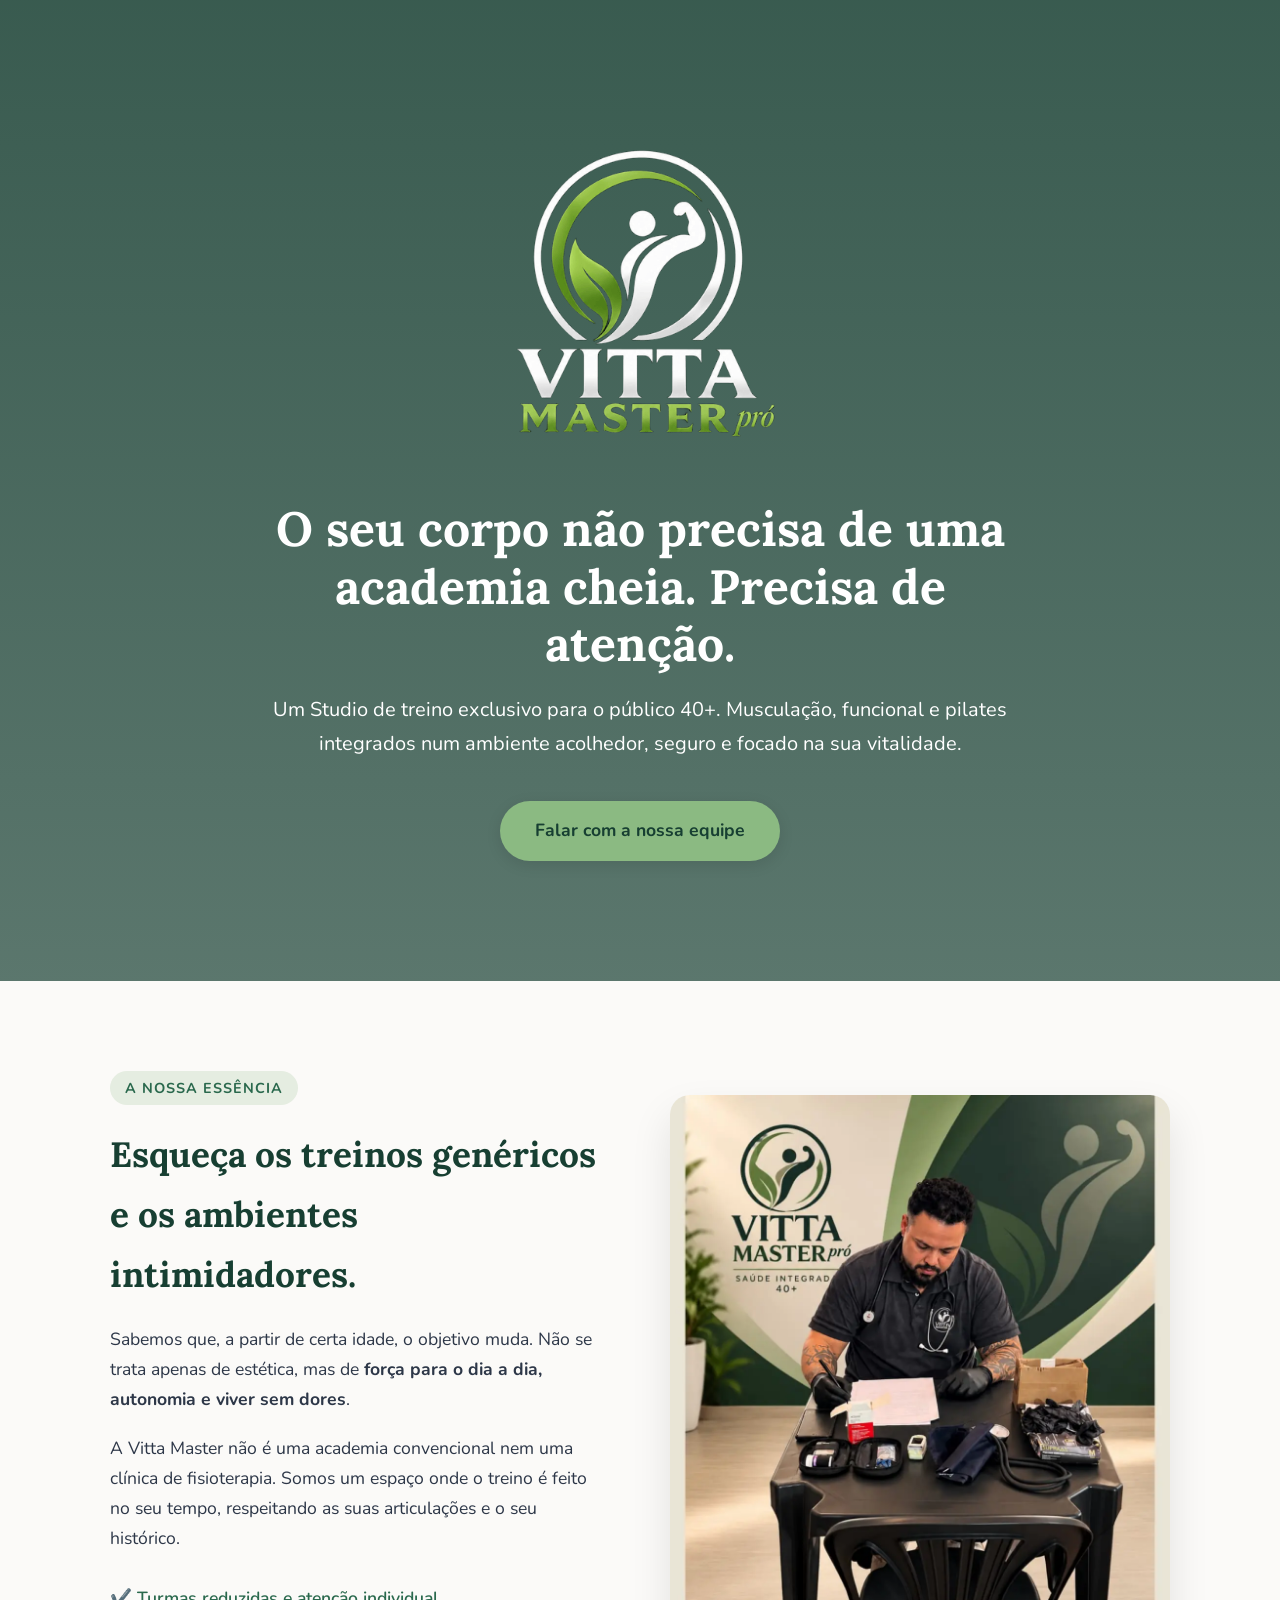
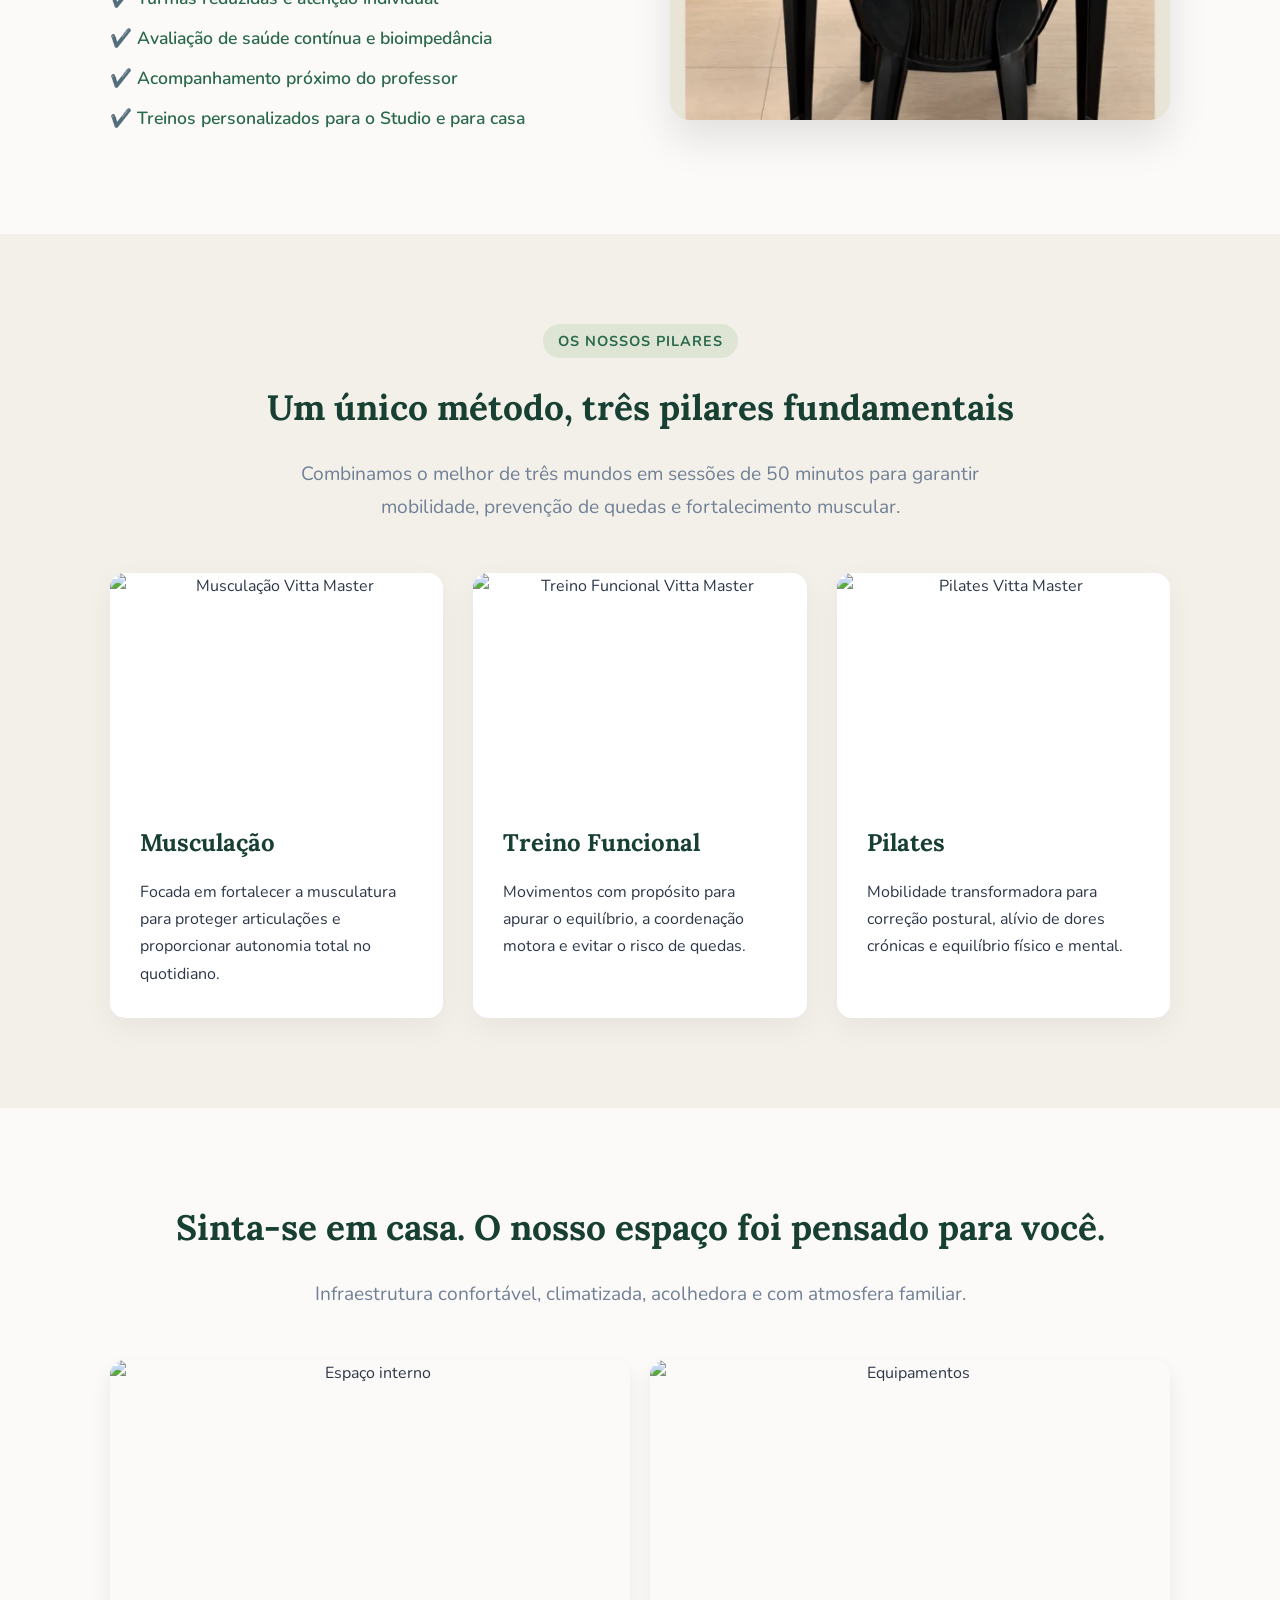
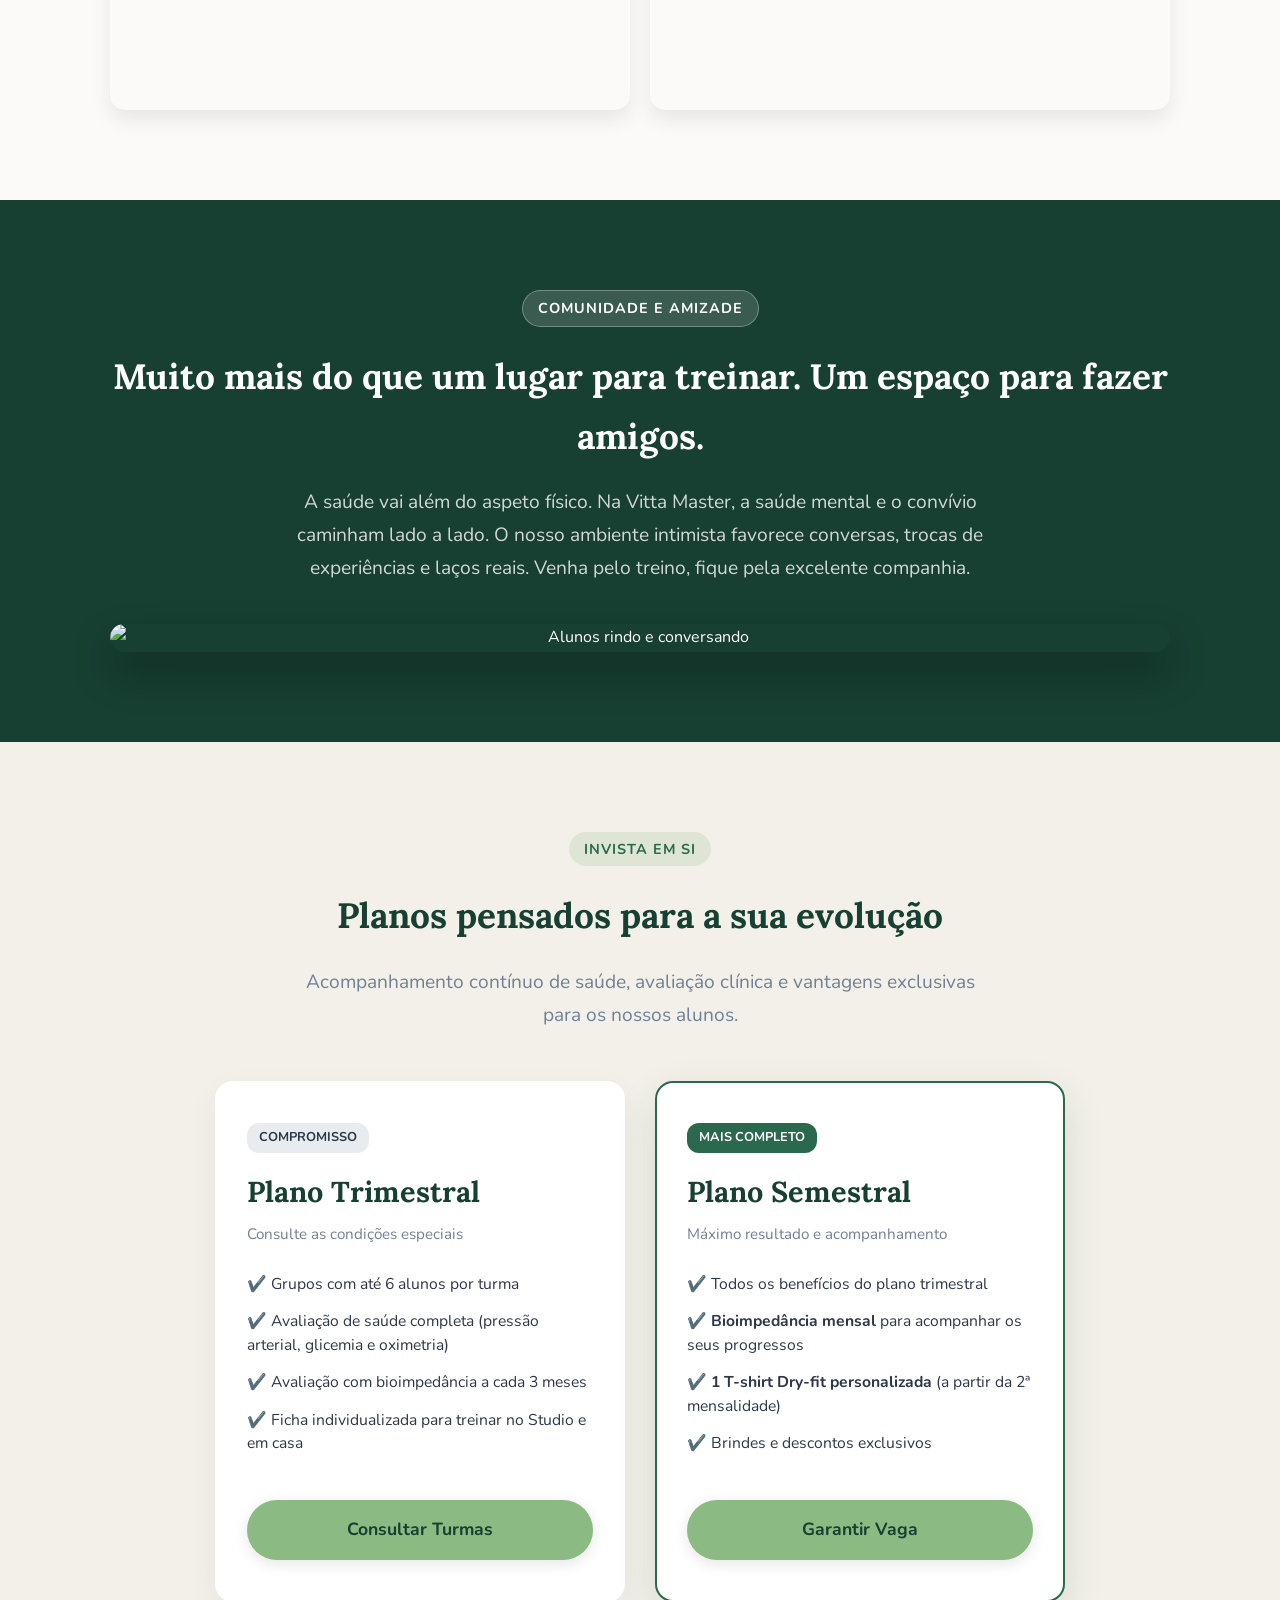
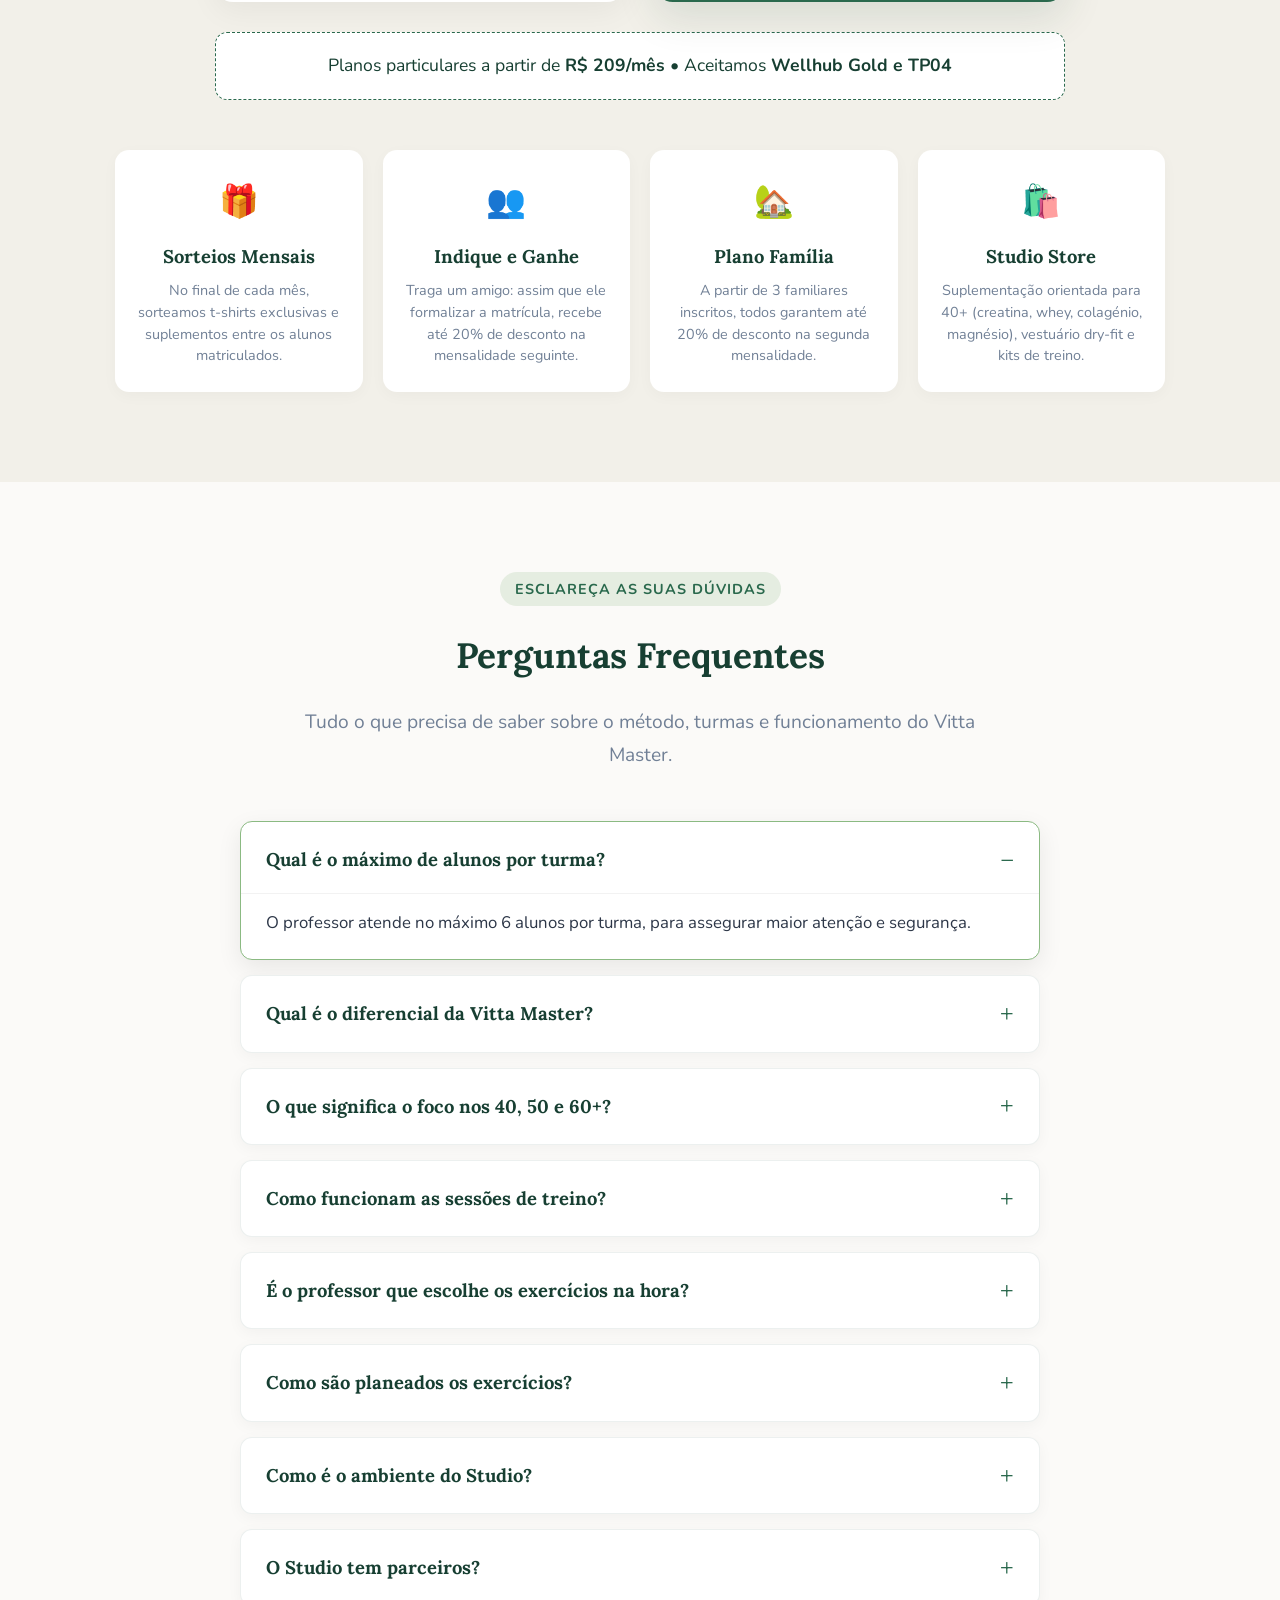
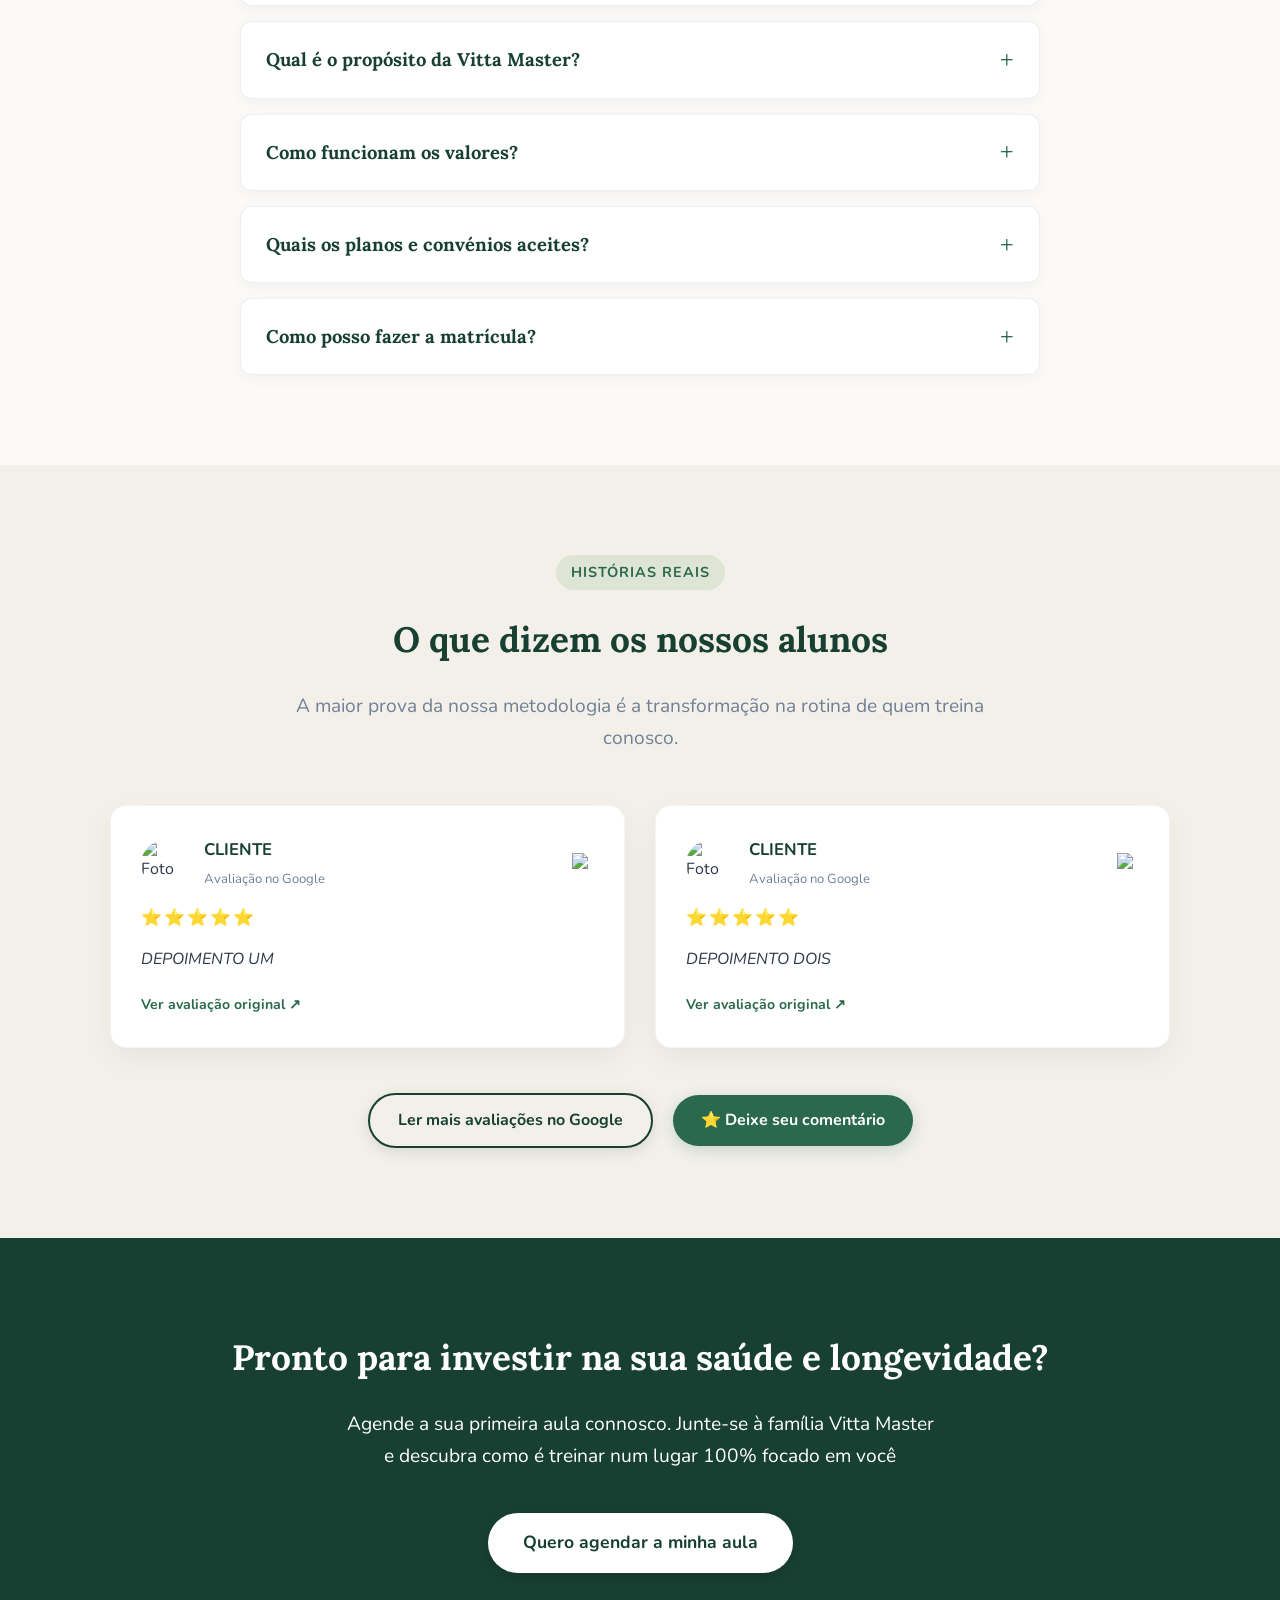
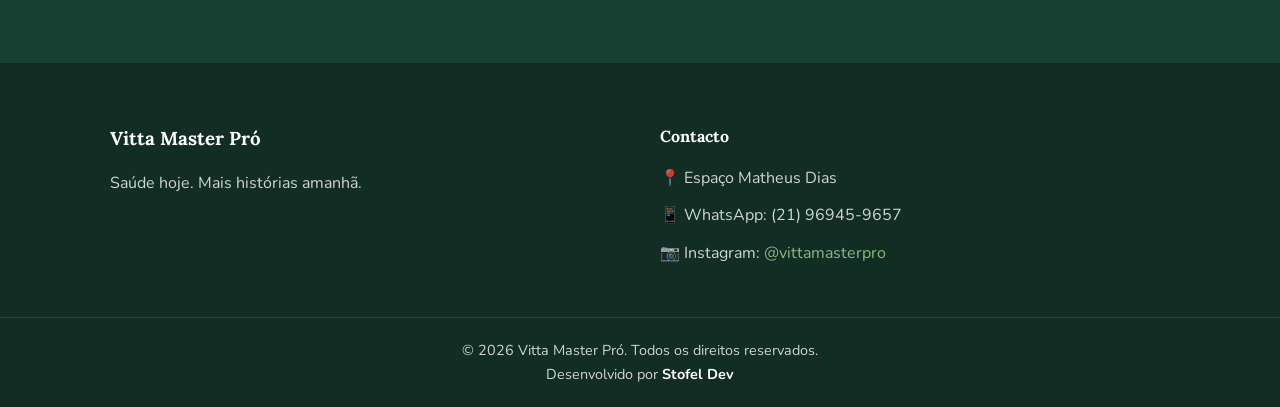
==== index.html @ e39fd102 "inauguraçao" ====
<!DOCTYPE html>
<html lang="pt-BR">
<head>

    <!-- Google tag -->
    <script async src="https://www.googletagmanager.com/gtag/js?id=G-H56E2N3M8H"></script>
    <script>
      window.dataLayer = window.dataLayer || [];
      function gtag(){dataLayer.push(arguments);}
      gtag('js', new Date());
      gtag('config', 'G-H56E2N3M8H');
    </script>
    <!-- fim tag -->

    <meta charset="UTF-8">
    <meta name="viewport" content="width=device-width, initial-scale=1.0">
    <title>Vitta Master Pró | Studio de Treino 40+</title>
    
    <link rel="preconnect" href="https://fonts.googleapis.com">
    <link rel="preconnect" href="https://fonts.gstatic.com" crossorigin>
    <link href="https://fonts.googleapis.com/css2?family=Caveat:wght@600;700&family=Lora:ital,wght@0,500;0,600;1,400&family=Nunito:wght@400;600;700;800&display=swap" rel="stylesheet">
    
    <link rel="stylesheet" href="style.css">
    <link rel="icon" type="image/png" href="faviconvitta.webp">

    <meta property="og:title" content="Vitta Master Pró | Studio 40+">
    <meta property="og:description" content="Musculação, funcional e pilates integrados em um treinamento seguro para o público 40+.">
    <meta property="og:image" content="https://vittamaster.com/logovitta.png">
    <meta property="og:url" content="https://vittamaster.com">
    <meta property="og:type" content="website">
</head>
<body>

    <!-- HERO -->
    <header class="hero">
        <div class="hero-overlay"></div>
        <div class="container hero-content">
            <img src="logovitta.png" alt="Logo Vitta Master Pró" class="logo-img">
            <h2 class="hero-title">O seu corpo não precisa de uma academia cheia. Precisa de atenção.</h2>
            <p class="hero-subtitle">Um Studio de treino exclusivo para o público 40+. Musculação, funcional e pilates integrados num ambiente acolhedor, seguro e focado na sua vitalidade.</p>
            <a href="https://wa.me/5521969459657" class="btn btn-primary">Falar com a nossa equipe</a>
        </div>
    </header>

    <!-- SOBRE -->
    <section class="section-sobre">
        <div class="container sobre-grid">
            <div class="sobre-texto">
                <span class="tag">A Nossa Essência</span>
                <h2>Esqueça os treinos genéricos e os ambientes intimidadores.</h2>
                <p>Sabemos que, a partir de certa idade, o objetivo muda. Não se trata apenas de estética, mas de <strong>força para o dia a dia, autonomia e viver sem dores</strong>.</p>
                <p>A Vitta Master não é uma academia convencional nem uma clínica de fisioterapia. Somos um espaço onde o treino é feito no seu tempo, respeitando as suas articulações e o seu histórico.</p>
                <ul class="lista-beneficios">
                    <li>✔️ Turmas reduzidas e atenção individual</li>
                    <li>✔️ Avaliação de saúde contínua e bioimpedância</li>
                    <li>✔️ Acompanhamento próximo do professor</li>
                    <li>✔️ Treinos personalizados para o Studio e para casa</li>
                </ul>
            </div>
            <div class="sobre-imagem">
                <img src="ivanvitta.webp" alt="professor ivan da vitta master">
            </div>
        </div>
    </section>

    <!-- METODOLOGIA  -->
    <section class="section-metodologia bg-claro">
        <div class="container text-center">
            <span class="tag">Os Nossos Pilares</span>
            <h2>Um único método, três pilares fundamentais</h2>
            <p class="subtitulo-secao">Combinamos o melhor de três mundos em sessões de 50 minutos para garantir mobilidade, prevenção de quedas e fortalecimento muscular.</p>
            
            <div class="cards-metodo">

                <div class="card">
                    <img src="https://images.unsplash.com/photo-1534438327276-14e5300c3a48?ixlib=rb-4.0.3&auto=format&fit=crop&w=600&q=80" alt="Musculação Vitta Master">
                    <div class="card-content">
                        <h3>Musculação</h3>
                        <p>Focada em fortalecer a musculatura para proteger articulações e proporcionar autonomia total no quotidiano.</p>
                    </div>
                </div>

                <div class="card">
                    <img src="https://images.unsplash.com/photo-1552674605-db6ffd4facb5?ixlib=rb-4.0.3&auto=format&fit=crop&w=600&q=80" alt="Treino Funcional Vitta Master">
                    <div class="card-content">
                        <h3>Treino Funcional</h3>
                        <p>Movimentos com propósito para apurar o equilíbrio, a coordenação motora e evitar o risco de quedas.</p>
                    </div>
                </div>

                <div class="card">
                    <img src="https://images.unsplash.com/photo-1518611012118-696072aa579a?ixlib=rb-4.0.3&auto=format&fit=crop&w=600&q=80" alt="Pilates Vitta Master">
                    <div class="card-content">
                        <h3>Pilates</h3>
                        <p>Mobilidade transformadora para correção postural, alívio de dores crónicas e equilíbrio físico e mental.</p>
                    </div>
                </div>
            </div>
        </div>
    </section>

    <!-- GALERIA / ESPAÇO -->
    <section class="section-espaco">
        <div class="container text-center">
            <h2>Sinta-se em casa. O nosso espaço foi pensado para você.</h2>
            <p class="subtitulo-secao">Infraestrutura confortável, climatizada, acolhedora e com atmosfera familiar.</p>
            
            <div class="galeria">
                <img src="https://images.unsplash.com/photo-1540497077202-7c8a3999166f?ixlib=rb-4.0.3&auto=format&fit=crop&w=600&q=80" alt="Espaço interno">
                <img src="https://images.unsplash.com/photo-1576678927484-cc907957088c?ixlib=rb-4.0.3&auto=format&fit=crop&w=600&q=80" alt="Equipamentos">
            </div>
        </div>
    </section>

    <!-- SEÇÃO COMUNIDADE -->
    <section class="section-comunidade bg-verde-escuro text-center">
        <div class="container">
            <span class="tag tag-clara">Comunidade e Amizade</span>
            <h2 class="texto-branco">Muito mais do que um lugar para treinar. Um espaço para fazer amigos.</h2>
            <p class="subtitulo-secao texto-claro-fundo-escuro">A saúde vai além do aspeto físico. Na Vitta Master, a saúde mental e o convívio caminham lado a lado. O nosso ambiente intimista favorece conversas, trocas de experiências e laços reais. Venha pelo treino, fique pela excelente companhia.</p>
            
            <img src="https://images.unsplash.com/photo-1529156069898-49953e39b3ac?ixlib=rb-4.0.3&auto=format&fit=crop&w=1000&q=80" alt="Alunos rindo e conversando" class="img-comunidade">
        </div>
    </section>

    <!-- PLANOS E BENEFÍCIOS -->
    <section class="section-planos bg-claro">
        <div class="container text-center">
            <span class="tag">Invista em Si</span>
            <h2>Planos pensados para a sua evolução</h2>
            <p class="subtitulo-secao">Acompanhamento contínuo de saúde, avaliação clínica e vantagens exclusivas para os nossos alunos.</p>

            <div class="cards-planos">
                <!-- Trimestral -->
                <div class="card-plano">
                    <span class="badge-plano">Compromisso</span>
                    <h3>Plano Trimestral</h3>
                    <p class="preco-info">Consulte as condições especiais</p>
                    <ul class="lista-inclusos">
                        <li>✔️ Grupos com até 6 alunos por turma</li>
                        <li>✔️ Avaliação de saúde completa (pressão arterial, glicemia e oximetria)</li>
                        <li>✔️ Avaliação com bioimpedância a cada 3 meses</li>
                        <li>✔️ Ficha individualizada para treinar no Studio e em casa</li>
                    </ul>
                    <a href="https://wa.me/5521969459657?text=Olá!%20Gostaria%20de%20saber%20mais%20sobre%20o%20Plano%20Trimestral" class="btn btn-primary btn-bloco">Consultar Turmas</a>
                </div>

                <!-- Semestral -->
                <div class="card-plano destaque">
                    <span class="badge-plano badge-destaque">Mais Completo</span>
                    <h3>Plano Semestral</h3>
                    <p class="preco-info">Máximo resultado e acompanhamento</p>
                    <ul class="lista-inclusos">
                        <li>✔️ Todos os benefícios do plano trimestral</li>
                        <li>✔️ <strong>Bioimpedância mensal</strong> para acompanhar os seus progressos</li>
                        <li>✔️ <strong>1 T-shirt Dry-fit personalizada</strong> (a partir da 2ª mensalidade)</li>
                        <li>✔️ Brindes e descontos exclusivos</li>
                    </ul>
                    <a href="https://wa.me/5521969459657?text=Olá!%20Gostaria%20de%20saber%20mais%20sobre%20o%20Plano%20Semestral" class="btn btn-primary btn-bloco">Garantir Vaga</a>
                </div>
            </div>

            <div class="aviso-investimento">
                <p>Planos particulares a partir de <strong>R$ 209/mês</strong> • Aceitamos <strong>Wellhub Gold e TP04</strong></p>
            </div>

            <div class="grade-vantagens">
                <div class="item-vantagem">
                    <div class="icone-vantagem">🎁</div>
                    <h4>Sorteios Mensais</h4>
                    <p>No final de cada mês, sorteamos t-shirts exclusivas e suplementos entre os alunos matriculados.</p>
                </div>

                <div class="item-vantagem">
                    <div class="icone-vantagem">👥</div>
                    <h4>Indique e Ganhe</h4>
                    <p>Traga um amigo: assim que ele formalizar a matrícula, recebe até 20% de desconto na mensalidade seguinte.</p>
                </div>

                <div class="item-vantagem">
                    <div class="icone-vantagem">🏡</div>
                    <h4>Plano Família</h4>
                    <p>A partir de 3 familiares inscritos, todos garantem até 20% de desconto na segunda mensalidade.</p>
                </div>

                <div class="item-vantagem">
                    <div class="icone-vantagem">🛍️</div>
                    <h4>Studio Store</h4>
                    <p>Suplementação orientada para 40+ (creatina, whey, colagénio, magnésio), vestuário dry-fit e kits de treino.</p>
                </div>
            </div>
        </div>
    </section>

    <!-- PERGUNTAS FREQUENTES (FAQ) -->
    <section class="section-faq">
        <div class="container">
            <div class="text-center">
                <span class="tag">Esclareça as suas dúvidas</span>
                <h2>Perguntas Frequentes</h2>
                <p class="subtitulo-secao">Tudo o que precisa de saber sobre o método, turmas e funcionamento do Vitta Master.</p>
            </div>

            <div class="faq-container">
                <details class="faq-item" open>
                    <summary class="faq-question">Qual é o máximo de alunos por turma?</summary>
                    <div class="faq-answer">
                        <p>O professor atende no máximo 6 alunos por turma, para assegurar maior atenção e segurança.</p>
                    </div>
                </details>

                <details class="faq-item">
                    <summary class="faq-question">Qual é o diferencial da Vitta Master?</summary>
                    <div class="faq-answer">
                        <p>Além do sistema integrado de treino e da atenção aos 40+, os exercícios são selecionados com critério prévio e adaptados às necessidades individuais de cada aluno.</p>
                    </div>
                </details>

                <details class="faq-item">
                    <summary class="faq-question">O que significa o foco nos 40, 50 e 60+?</summary>
                    <div class="faq-answer">
                        <p>O ambiente e o planeamento físico foram concebidos a pensar nesta faixa etária, visando saúde, qualidade de vida, autonomia motora e longevidade.</p>
                    </div>
                </details>

                <details class="faq-item">
                    <summary class="faq-question">Como funcionam as sessões de treino?</summary>
                    <div class="faq-answer">
                        <p>Contamos com treinos de cerca de 50 minutos que combinam musculação, funcional e Pilates na mesma sessão, com turmas reduzidas.</p>
                    </div>
                </details>

                <details class="faq-item">
                    <summary class="faq-question">É o professor que escolhe os exercícios na hora?</summary>
                    <div class="faq-answer">
                        <p>Não. O instrutor recebe uma programação estruturada e ajusta os movimentos com base na ficha de anamnese de cada praticante.</p>
                    </div>
                </details>

                <details class="faq-item">
                    <summary class="faq-question">Como são planeados os exercícios?</summary>
                    <div class="faq-answer">
                        <p>A direção técnica da Vitta Master elabora as sessões apoiada em evidências científicas atuais sobre longevidade.</p>
                    </div>
                </details>

                <details class="faq-item">
                    <summary class="faq-question">Como é o ambiente do Studio?</summary>
                    <div class="faq-answer">
                        <p>Diferente de um ginásio comum: valorizamos o acolhimento, mantemos música ambiente serena e uma convivência acolhedora.</p>
                    </div>
                </details>

                <details class="faq-item">
                    <summary class="faq-question">O Studio tem parceiros?</summary>
                    <div class="faq-answer">
                        <p>Sim, estabelecemos parcerias diversificadas para oferecer vantagens exclusivas aos nossos alunos.</p>
                    </div>
                </details>

                <details class="faq-item">
                    <summary class="faq-question">Qual é o propósito da Vitta Master?</summary>
                    <div class="faq-answer">
                        <p>Mais do que um local de exercício, ser um ponto de encontro que promove saúde, bem-estar, partilha e boas energias.</p>
                    </div>
                </details>

                <details class="faq-item">
                    <summary class="faq-question">Como funcionam os valores?</summary>
                    <div class="faq-answer">
                        <p>Temos planos a partir de R$ 209/mês. Ficam acima de ginásios comerciais e bastante abaixo do serviço de um personal trainer privado, garantindo suporte próximo e seguro.</p>
                    </div>
                </details>

                <details class="faq-item">
                    <summary class="faq-question">Quais os planos e convénios aceites?</summary>
                    <div class="faq-answer">
                        <p>Aceitamos <strong>Wellhub Gold e TP04</strong>, bem como os planos trimestrais e semestrais do próprio Studio.</p>
                    </div>
                </details>

                <details class="faq-item">
                    <summary class="faq-question">Como posso fazer a matrícula?</summary>
                    <div class="faq-answer">
                        <p>Contacte o nosso WhatsApp comercial pelo número <strong>(21) 96945-9657</strong> e indique o horário pretendido[cite: 5]. Aceitamos cartão de crédito, débito, numerário ou Pix.</p>
                    </div>
                </details>
            </div>
        </div>
    </section>

<!-- DEPOIMENTOS -->
    <section class="section-depoimentos bg-claro">
        <div class="container text-center">
            <span class="tag">Histórias Reais</span>
            <h2>O que dizem os nossos alunos</h2>
            <p class="subtitulo-secao">A maior prova da nossa metodologia é a transformação na rotina de quem treina conosco.</p>
            
            <div class="cards-depoimentos">
                <!-- Depoimento 1 -->
                <div class="card-depoimento">
                    <div class="depoimento-header">
                        <img src="https://ui-avatars.com/api/?name=Maria+Silva&background=2a694d&color=fff" alt="Foto Maria Silva" class="autor-avatar">
                        <div class="autor-info">
                            <strong>CLIENTE</strong>
                            <span class="tempo-depoimento">Avaliação no Google</span>
                        </div>
                        <img src="https://upload.wikimedia.org/wikipedia/commons/c/c1/Google_%22G%22_logo.svg" alt="Google Review" class="google-badge">
                    </div>
                    <div class="estrelas">⭐⭐⭐⭐⭐</div>
                    <p class="texto-depoimento">DEPOIMENTO UM</p>
                    <a href="https://maps.app.goo.gl/SEU_LINK_AQUI" target="_blank" rel="noopener noreferrer" class="link-review-origem">Ver avaliação original ↗</a>
                </div>
                
                <!-- Depoimento 2 -->
                <div class="card-depoimento">
                    <div class="depoimento-header">
                        <img src="https://ui-avatars.com/api/?name=Carlos+Eduardo&background=173f32&color=fff" alt="Foto Carlos Eduardo" class="autor-avatar">
                        <div class="autor-info">
                            <strong>CLIENTE</strong>
                            <span class="tempo-depoimento">Avaliação no Google</span>
                        </div>
                        <img src="https://upload.wikimedia.org/wikipedia/commons/c/c1/Google_%22G%22_logo.svg" alt="Google Review" class="google-badge">
                    </div>
                    <div class="estrelas">⭐⭐⭐⭐⭐</div>
                    <p class="texto-depoimento">DEPOIMENTO DOIS</p>
                    <a href="https://maps.app.goo.gl/SEU_LINK_AQUI" target="_blank" rel="noopener noreferrer" class="link-review-origem">Ver avaliação original ↗</a>
                </div>
            </div>

            <!-- Botões de Ação para mais comentários -->
            <div class="depoimentos-acoes">
                <a href="https://share.google/fY9VTUYYiv5M5aW9e" target="_blank" rel="noopener noreferrer" class="btn btn-outline-depoimento">
                    Ler mais avaliações no Google
                </a>
                <a href="https://g.page/r/CUjqHZ4YxMw3ECE/review" target="_blank" rel="noopener noreferrer" class="btn btn-avaliar-google">
                    ⭐ Deixe seu comentário
                </a>
            </div>
        </div>
    </section>

    <!-- CALL TO ACTION FINAL -->
    <section class="section-cta bg-verde-escuro">
        <div class="container text-center">
            <h2>Pronto para investir na sua saúde e longevidade?</h2>
            <p>Agende a sua primeira aula connosco. Junte-se à família Vitta Master e descubra como é treinar num lugar 100% focado em você</p>
            <a href="https://wa.me/5521969459657" class="btn btn-secundario">Quero agendar a minha aula</a>
        </div>
    </section>

    <!-- RODAPÉ -->
    <footer>
        <div class="container footer-grid">
            <div class="footer-marca">
                <h3>Vitta Master Pró</h3>
                <p class="slogan">Saúde hoje. Mais histórias amanhã.</p>
            </div>
            <div class="footer-contato">
                <h4>Contacto</h4>
                <p>📍 Espaço Matheus Dias</p>
                <p>📱 WhatsApp: (21) 96945-9657</p>
                <p>📷 Instagram: <a href="https://instagram.com/vittamasterpro" target="_blank" rel="noopener noreferrer">@vittamasterpro</a></p>
            </div>
        </div>
        <div class="footer-bottom">
            <p>© 2026 Vitta Master Pró. Todos os direitos reservados.</p>
            <p>Desenvolvido por <a href="https://stofel.dev" target="_blank" rel="noopener noreferrer" style="color: #ffffff; font-weight: bold; text-decoration: none;">Stofel Dev</a></p>
        </div>
    </footer>

</body>
</html>
---- style.css ----
/* ==========================================================================
   Variáveis de Cores
========================================================================== */
:root {
    --verde-escuro: #173f32;
    --verde-medio: #2a694d;
    --verde-claro: #8bba82;
    --bege-fundo: #fbfaf8;
    --branco: #ffffff;
    --texto-escuro: #2d3748;
    --texto-claro: #718096;
}

/* ==========================================================================
   Reset e Tipografia
   ========================================================================== */
* {
    margin: 0;
    padding: 0;
    box-sizing: border-box;
}

body {
    background-color: var(--bege-fundo);
    color: var(--texto-escuro);
    font-family: 'Nunito', sans-serif;
    line-height: 1.7;
    font-size: 16px;
}

h1, h2, h3, h4, .logo-text {
    font-family: 'Lora', serif;
    color: var(--verde-escuro);
}

img {
    max-width: 100%;
    height: auto;
    display: block;
}

.container {
    max-width: 1100px;
    margin: 0 auto;
    padding: 0 20px;
}

.text-center { text-align: center; }
.bg-claro { background-color: #f2f0e9; }
.bg-verde-escuro { background-color: var(--verde-escuro); color: var(--branco); }

/* ==========================================================================
   Botões
   ========================================================================== */
.btn {
    display: inline-block;
    padding: 15px 35px;
    border-radius: 50px;
    font-weight: 700;
    text-decoration: none;
    font-size: 1.1rem;
    transition: all 0.3s ease;
    box-shadow: 0 4px 15px rgba(0,0,0,0.1);
}

.btn-primary {
    background-color: var(--verde-claro);
    color: var(--verde-escuro);
}

.btn-primary:hover {
    background-color: #79a671;
    transform: translateY(-2px);
}

.btn-secundario {
    background-color: var(--branco);
    color: var(--verde-escuro);
}

.btn-secundario:hover {
    background-color: var(--bege-fundo);
    transform: translateY(-2px);
}

/* ==========================================================================
   Seções Gerais
   ========================================================================== */
section {
    padding: 90px 0;
}

.tag {
    display: inline-block;
    background-color: rgba(139, 186, 130, 0.2);
    color: var(--verde-medio);
    padding: 5px 15px;
    border-radius: 20px;
    font-weight: 700;
    font-size: 0.9rem;
    text-transform: uppercase;
    letter-spacing: 1px;
    margin-bottom: 20px;
}

h2 {
    font-size: 2.2rem;
    margin-bottom: 20px;
}

.subtitulo-secao {
    font-size: 1.2rem;
    color: var(--texto-claro);
    max-width: 700px;
    margin: 0 auto 50px auto;
}

/* ==========================================================================
   1. Hero Section
   ========================================================================== */
.logo-img {
    max-width: 350px;
    height: auto;
    margin: 0 auto 30px auto;
    display: block;
}

.hero {
    position: relative;
    background: url('https://images.unsplash.com/photo-1571019614242-c5c5dee9f50b?ixlib=rb-4.0.3&auto=format&fit=crop&w=1920&q=80') center/cover no-repeat;
    padding: 120px 20px;
    text-align: center;
    color: var(--branco);
    min-height: 80vh;
    display: flex;
    align-items: center;
    justify-content: center;
}

.hero-overlay {
    position: absolute;
    top: 0; left: 0; right: 0; bottom: 0;
    background: linear-gradient(rgba(23, 63, 50, 0.85), rgba(23, 63, 50, 0.7));
    z-index: 1;
}

.hero-content {
    position: relative;
    z-index: 2;
    max-width: 800px;
}

.logo-text {
    color: var(--branco);
    font-size: 1.5rem;
    letter-spacing: 3px;
    margin-bottom: 30px;
    font-family: 'Nunito', sans-serif;
}

.hero-title {
    color: var(--branco);
    font-size: 3rem;
    line-height: 1.2;
    margin-bottom: 20px;
}

.hero-subtitle {
    font-size: 1.25rem;
    margin-bottom: 40px;
    font-weight: 400;
}

/* ==========================================================================
   2. Seção Sobre
   ========================================================================== */
.sobre-grid {
    display: grid;
    grid-template-columns: 1fr 1fr;
    gap: 60px;
    align-items: center;
}

.sobre-texto p {
    margin-bottom: 20px;
    font-size: 1.1rem;
}

.lista-beneficios {
    list-style: none;
    margin-top: 30px;
}

.lista-beneficios li {
    font-size: 1.1rem;
    font-weight: 600;
    margin-bottom: 10px;
    color: var(--verde-medio);
}

.sobre-imagem img {
    border-radius: 20px;
    box-shadow: 0 20px 40px rgba(0,0,0,0.1);
}

/* ==========================================================================
   3. Cards de Metodologia
   ========================================================================== */
.cards-metodo {
    display: grid;
    grid-template-columns: repeat(auto-fit, minmax(300px, 1fr));
    gap: 30px;
}

.card {
    background: var(--branco);
    border-radius: 15px;
    overflow: hidden;
    box-shadow: 0 10px 30px rgba(0,0,0,0.05);
    transition: transform 0.3s ease;
}

.card:hover {
    transform: translateY(-10px);
}

.card img {
    width: 100%;
    height: 220px;
    object-fit: cover;
}

.card-content {
    padding: 30px;
    text-align: left;
}

.card-content h3 {
    margin-bottom: 15px;
    font-size: 1.5rem;
}

/* ==========================================================================
   4. Galeria de Fotos do Espaço
   ========================================================================== */
.galeria {
    display: grid;
    grid-template-columns: 1fr 1fr;
    gap: 20px;
    margin-top: 40px;
}

.galeria img {
    border-radius: 15px;
    height: 350px;
    width: 100%;
    object-fit: cover;
    box-shadow: 0 10px 20px rgba(0,0,0,0.08);
}

/* ==========================================================================
   Seção Comunidade
   ========================================================================== */
.texto-branco {
    color: var(--branco);
}

.texto-claro-fundo-escuro {
    color: rgba(255, 255, 255, 0.8);
    margin: 0 auto 40px auto;
}

.tag-clara {
    background-color: rgba(255, 255, 255, 0.15);
    color: var(--branco);
    border: 1px solid rgba(255, 255, 255, 0.3);
}

.img-comunidade {
    border-radius: 20px;
    width: 100%;
    max-height: 450px;
    object-fit: cover;
    box-shadow: 0 20px 40px rgba(0,0,0,0.3);
    margin-top: 20px;
}

/* ==========================================================================
   Planos e Benefícios
   ========================================================================== */
.section-planos {
    padding: 90px 0;
}

.cards-planos {
    display: grid;
    grid-template-columns: repeat(auto-fit, minmax(320px, 1fr));
    gap: 30px;
    max-width: 850px;
    margin: 0 auto 30px auto;
}

.card-plano {
    background: var(--branco);
    border-radius: 18px;
    padding: 40px 30px;
    text-align: left;
    box-shadow: 0 10px 30px rgba(0,0,0,0.05);
    border: 2px solid transparent;
    display: flex;
    flex-direction: column;
}

.card-plano.destaque {
    border-color: var(--verde-medio);
    box-shadow: 0 15px 40px rgba(23, 63, 50, 0.12);
}

.badge-plano {
    display: inline-block;
    align-self: flex-start;
    font-size: 0.8rem;
    font-weight: 700;
    text-transform: uppercase;
    padding: 4px 12px;
    border-radius: 12px;
    background: #e9ecef;
    color: var(--texto-escuro);
    margin-bottom: 15px;
}

.badge-destaque {
    background: var(--verde-medio);
    color: var(--branco);
}

.card-plano h3 {
    font-size: 1.8rem;
    margin-bottom: 5px;
}

.preco-info {
    font-size: 0.95rem;
    color: var(--texto-claro);
    margin-bottom: 25px;
}

.lista-inclusos {
    list-style: none;
    margin-bottom: 30px;
    flex-grow: 1;
}

.lista-inclusos li {
    font-size: 0.98rem;
    margin-bottom: 14px;
    line-height: 1.5;
    color: var(--texto-escuro);
}

.btn-bloco {
    width: 100%;
    text-align: center;
}

.aviso-investimento {
    background: var(--branco);
    border: 1px dashed var(--verde-medio);
    border-radius: 12px;
    padding: 18px 25px;
    max-width: 850px;
    margin: 0 auto 50px auto;
    font-size: 1.1rem;
    color: var(--verde-escuro);
}

.grade-vantagens {
    display: grid;
    grid-template-columns: repeat(auto-fit, minmax(230px, 1fr));
    gap: 20px;
    max-width: 1050px;
    margin: 0 auto;
}

.item-vantagem {
    background: var(--branco);
    border-radius: 14px;
    padding: 25px 20px;
    text-align: center;
    box-shadow: 0 4px 15px rgba(0,0,0,0.03);
}

.icone-vantagem {
    font-size: 2rem;
    margin-bottom: 12px;
}

.item-vantagem h4 {
    font-size: 1.15rem;
    margin-bottom: 8px;
    color: var(--verde-escuro);
}

.item-vantagem p {
    font-size: 0.9rem;
    color: var(--texto-claro);
    line-height: 1.5;
}

/* ==========================================================================
   Seção FAQ (Perguntas Frequentes)
   ========================================================================== */
.section-faq {
    background-color: var(--bege-fundo);
    padding: 90px 0;
}

.faq-container {
    max-width: 800px;
    margin: 0 auto;
    display: flex;
    flex-direction: column;
    gap: 15px;
}

.faq-item {
    background-color: var(--branco);
    border-radius: 12px;
    box-shadow: 0 4px 15px rgba(0, 0, 0, 0.04);
    border: 1px solid rgba(23, 63, 50, 0.08);
    overflow: hidden;
    transition: all 0.3s ease;
}

.faq-item[open] {
    border-color: var(--verde-claro);
    box-shadow: 0 8px 25px rgba(0, 0, 0, 0.08);
}

.faq-question {
    list-style: none;
    padding: 22px 25px;
    font-size: 1.15rem;
    font-weight: 700;
    color: var(--verde-escuro);
    cursor: pointer;
    display: flex;
    justify-content: space-between;
    align-items: center;
    user-select: none;
    font-family: 'Lora', serif;
}

.faq-question::-webkit-details-marker {
    display: none;
}

.faq-question::after {
    content: '+';
    font-size: 1.6rem;
    font-weight: 400;
    line-height: 1;
    color: var(--verde-medio);
    transition: transform 0.3s ease;
    margin-left: 15px;
}

.faq-item[open] .faq-question::after {
    content: '−';
    transform: rotate(180deg);
}

.faq-answer {
    padding: 0 25px 22px 25px;
    color: var(--texto-escuro);
    font-size: 1.05rem;
    line-height: 1.7;
    border-top: 1px solid rgba(0, 0, 0, 0.05);
    margin-top: -5px;
    padding-top: 15px;
}

.faq-answer strong {
    color: var(--verde-medio);
}

/* ==========================================================================
   Seção Depoimentos Atualizada
   ========================================================================== */
.cards-depoimentos {
    display: grid;
    grid-template-columns: repeat(auto-fit, minmax(320px, 1fr));
    gap: 30px;
    margin-top: 20px;
    margin-bottom: 45px;
}

.card-depoimento {
    background-color: var(--branco);
    padding: 30px;
    border-radius: 16px;
    box-shadow: 0 10px 30px rgba(0,0,0,0.05);
    text-align: left;
    display: flex;
    flex-direction: column;
    justify-content: space-between;
    border: 1px solid rgba(23, 63, 50, 0.05);
}

.depoimento-header {
    display: flex;
    align-items: center;
    gap: 15px;
    margin-bottom: 12px;
}

.autor-avatar {
    width: 48px;
    height: 48px;
    border-radius: 50%;
    object-fit: cover;
}

.autor-info {
    flex-grow: 1;
}

.autor-info strong {
    display: block;
    color: var(--verde-escuro);
    font-size: 1.05rem;
}

.tempo-depoimento {
    font-size: 0.82rem;
    color: var(--texto-claro);
}

.google-badge {
    width: 22px;
    height: 22px;
}

.estrelas {
    font-size: 1.05rem;
    margin-bottom: 15px;
    letter-spacing: 2px;
}

.texto-depoimento {
    font-size: 1rem;
    font-style: italic;
    color: var(--texto-escuro);
    line-height: 1.6;
    margin-bottom: 20px;
    flex-grow: 1;
}

.link-review-origem {
    font-size: 0.88rem;
    font-weight: 700;
    color: var(--verde-medio);
    text-decoration: none;
    transition: color 0.2s ease;
}

.link-review-origem:hover {
    color: var(--verde-escuro);
    text-decoration: underline;
}

/* Área de botões no rodapé da seção */
.depoimentos-acoes {
    display: flex;
    justify-content: center;
    align-items: center;
    gap: 20px;
    flex-wrap: wrap;
}

.btn-outline-depoimento {
    background-color: transparent;
    color: var(--verde-escuro);
    border: 2px solid var(--verde-escuro);
    padding: 12px 28px;
    border-radius: 50px;
    font-weight: 700;
    font-size: 1rem;
    text-decoration: none;
    transition: all 0.3s ease;
}

.btn-outline-depoimento:hover {
    background-color: var(--verde-escuro);
    color: var(--branco);
    transform: translateY(-2px);
}

.btn-avaliar-google {
    background-color: var(--verde-medio);
    color: var(--branco);
    padding: 12px 28px;
    border-radius: 50px;
    font-weight: 700;
    font-size: 1rem;
    text-decoration: none;
    transition: all 0.3s ease;
    box-shadow: 0 4px 15px rgba(42, 105, 77, 0.2);
}

.btn-avaliar-google:hover {
    background-color: #21533c;
    transform: translateY(-2px);
}

@media (max-width: 768px) {
    .depoimentos-acoes {
        flex-direction: column;
        width: 100%;
    }
    .btn-outline-depoimento,
    .btn-avaliar-google {
        width: 100%;
        text-align: center;
    }
}

/* ==========================================================================
   Call to Action & Rodapé
   ========================================================================== */
.section-cta h2 {
    color: var(--branco);
}

.section-cta p {
    font-size: 1.2rem;
    margin-bottom: 40px;
    max-width: 600px;
    margin-left: auto;
    margin-right: auto;
}

footer {
    background-color: #112d24; 
    color: rgba(255,255,255,0.8);
    padding: 60px 0 20px 0;
}

.footer-grid {
    display: grid;
    grid-template-columns: 1fr 1fr;
    gap: 40px;
    margin-bottom: 40px;
}

footer h3, footer h4 {
    color: var(--branco);
    margin-bottom: 15px;
}

.footer-contato p {
    margin-bottom: 10px;
}

.footer-contato a {
    color: var(--verde-claro);
    text-decoration: none;
}

.footer-bottom {
    text-align: center;
    border-top: 1px solid rgba(255,255,255,0.1);
    padding-top: 20px;
    font-size: 0.9rem;
}

/* ==========================================================================
   Responsividade Mobile
   ========================================================================== */
@media (max-width: 768px) {
    .hero-title { font-size: 2.2rem; }
    .sobre-grid { grid-template-columns: 1fr; gap: 40px; }
    .sobre-texto { order: 2; }
    .sobre-imagem { order: 1; }
    .galeria { grid-template-columns: 1fr; }
    .footer-grid { grid-template-columns: 1fr; text-align: center; }
    .cards-planos { grid-template-columns: 1fr; }
    .grade-vantagens { grid-template-columns: 1fr; }
    .faq-question { font-size: 1.05rem; padding: 18px 20px; }
    .faq-answer { padding: 0 20px 18px 20px; }
}
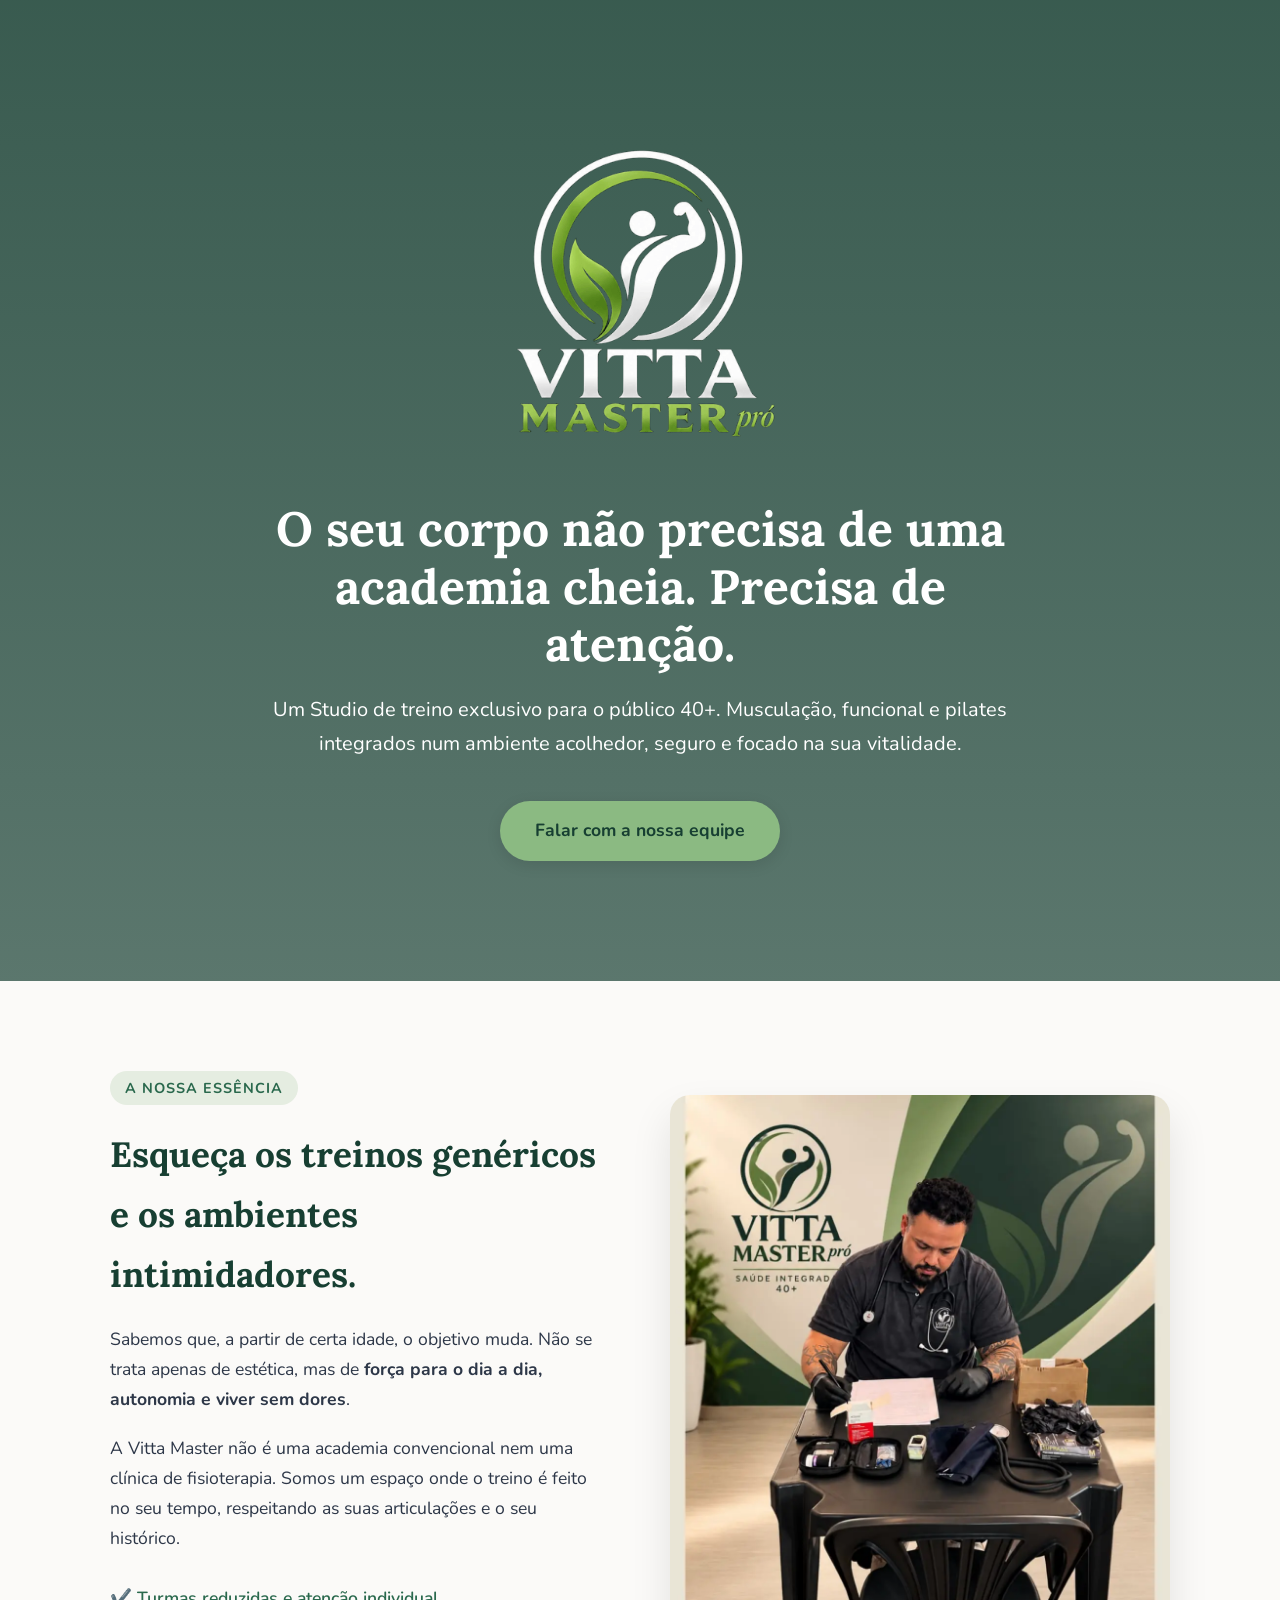
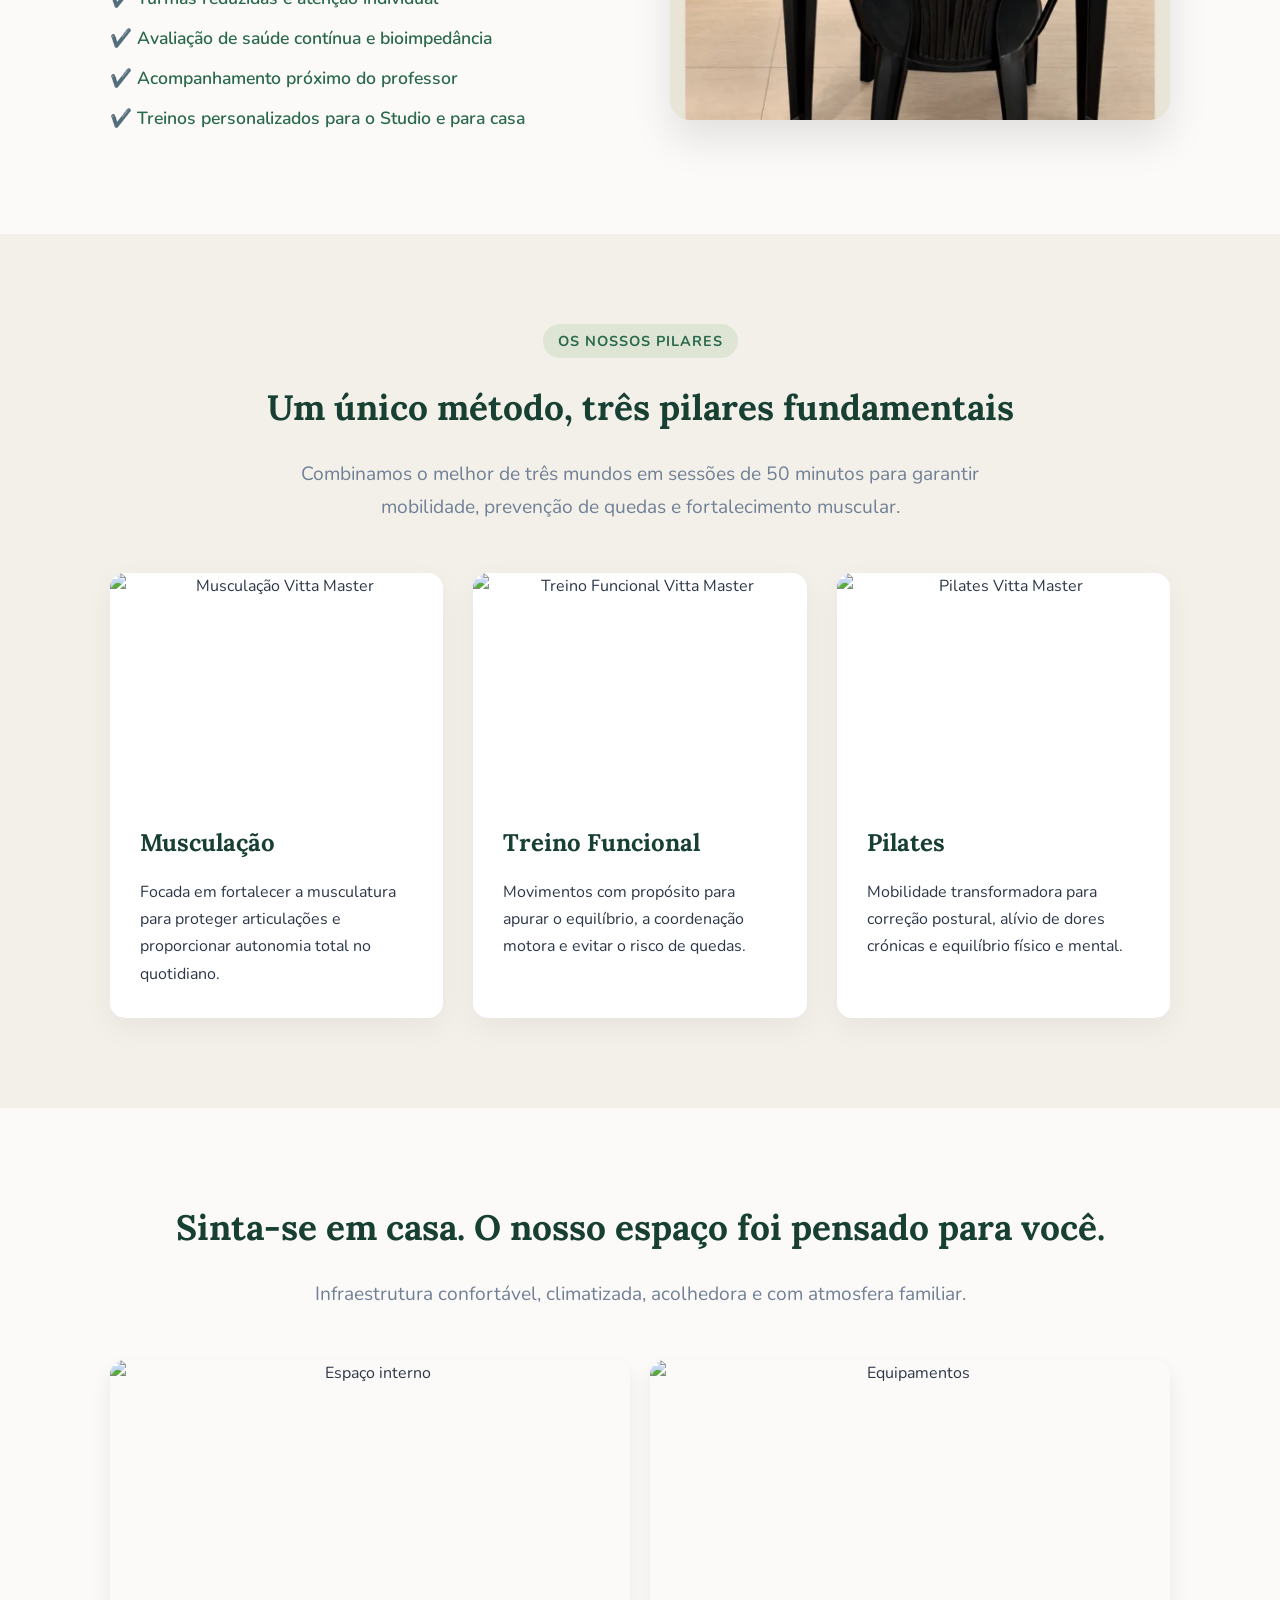
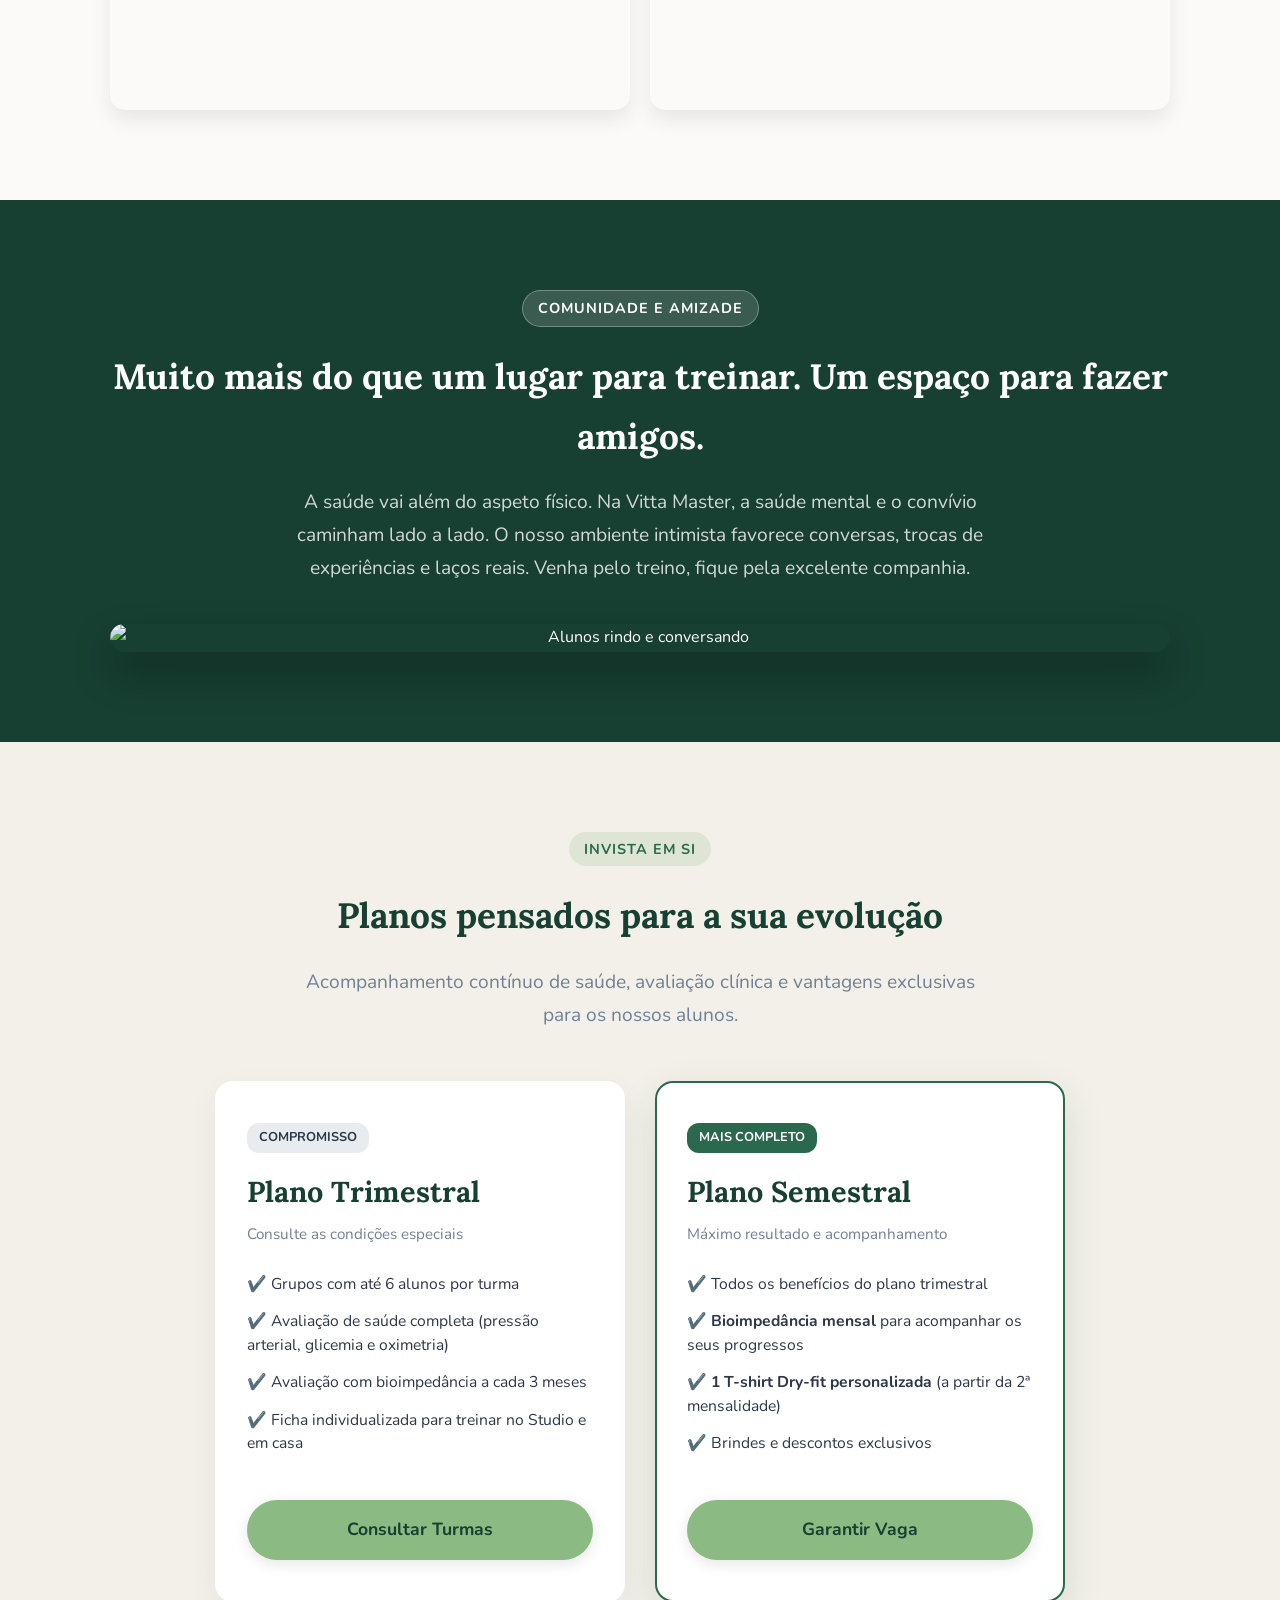
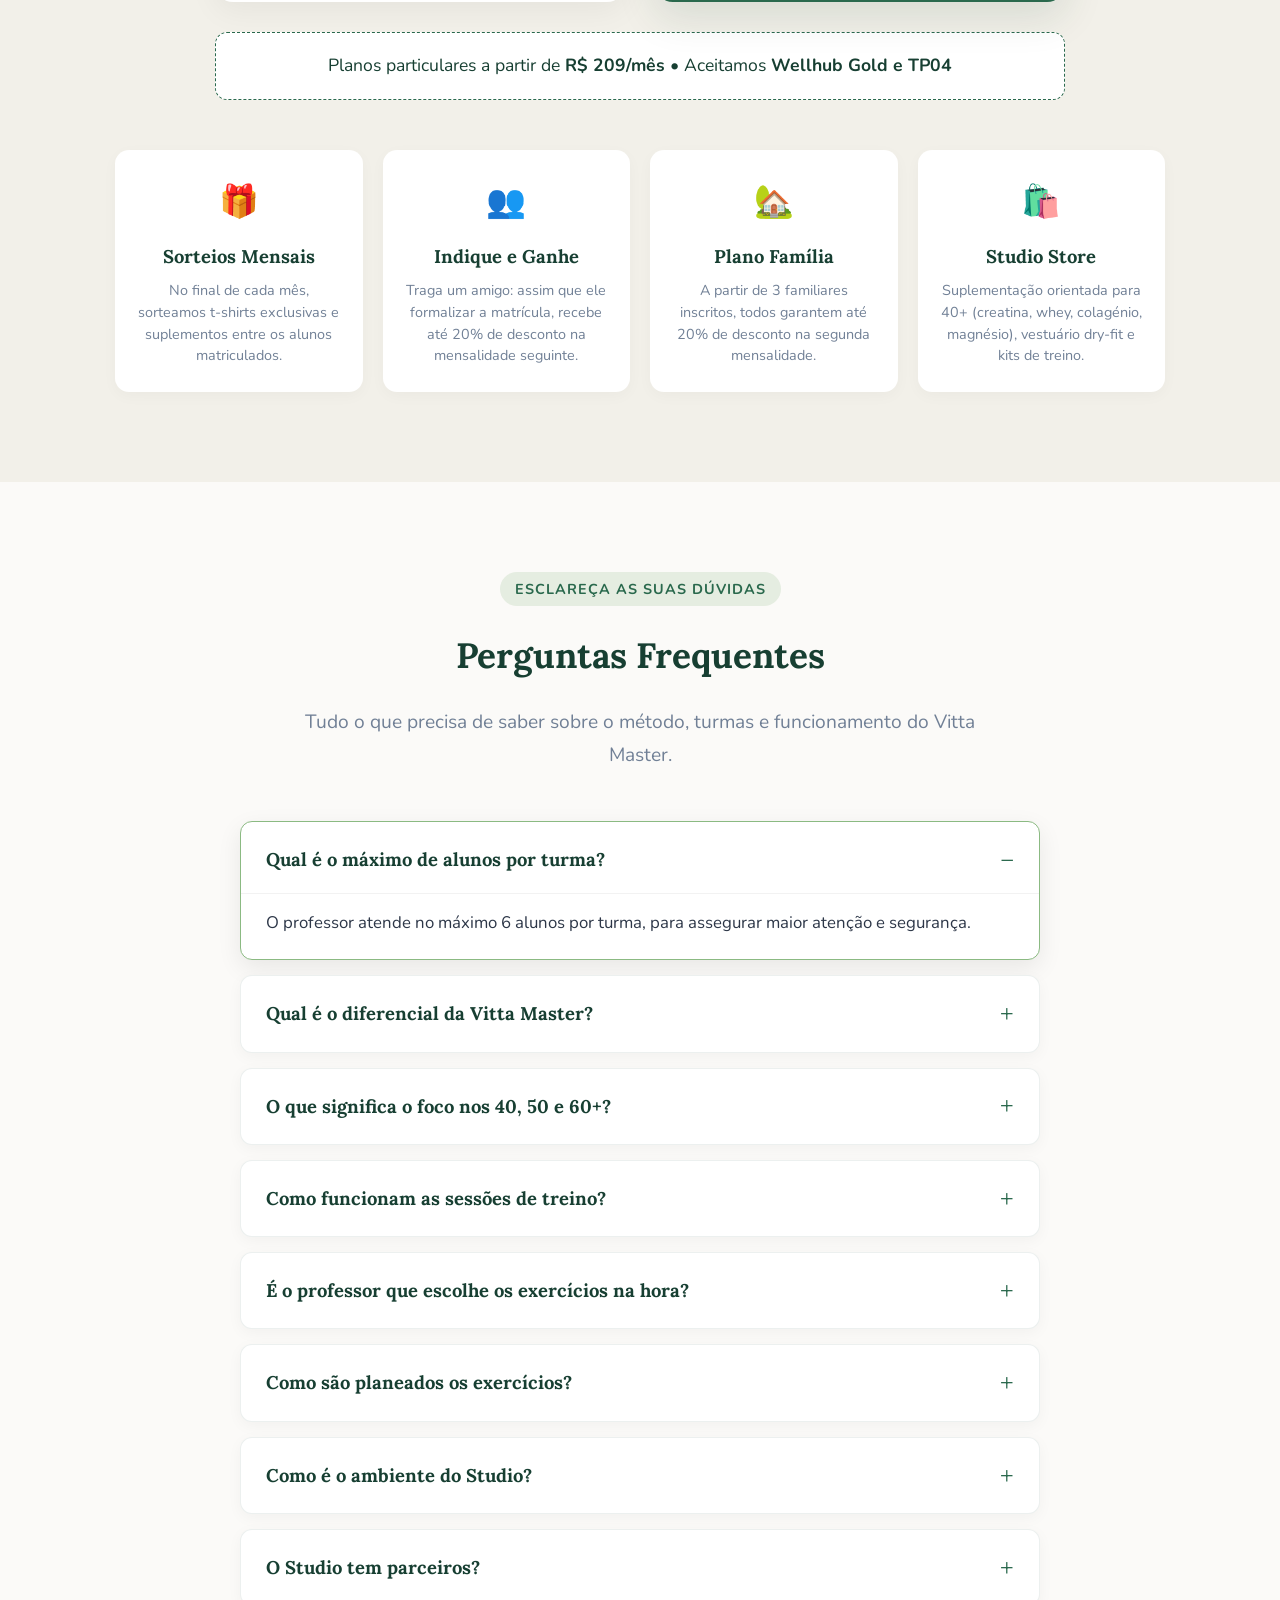
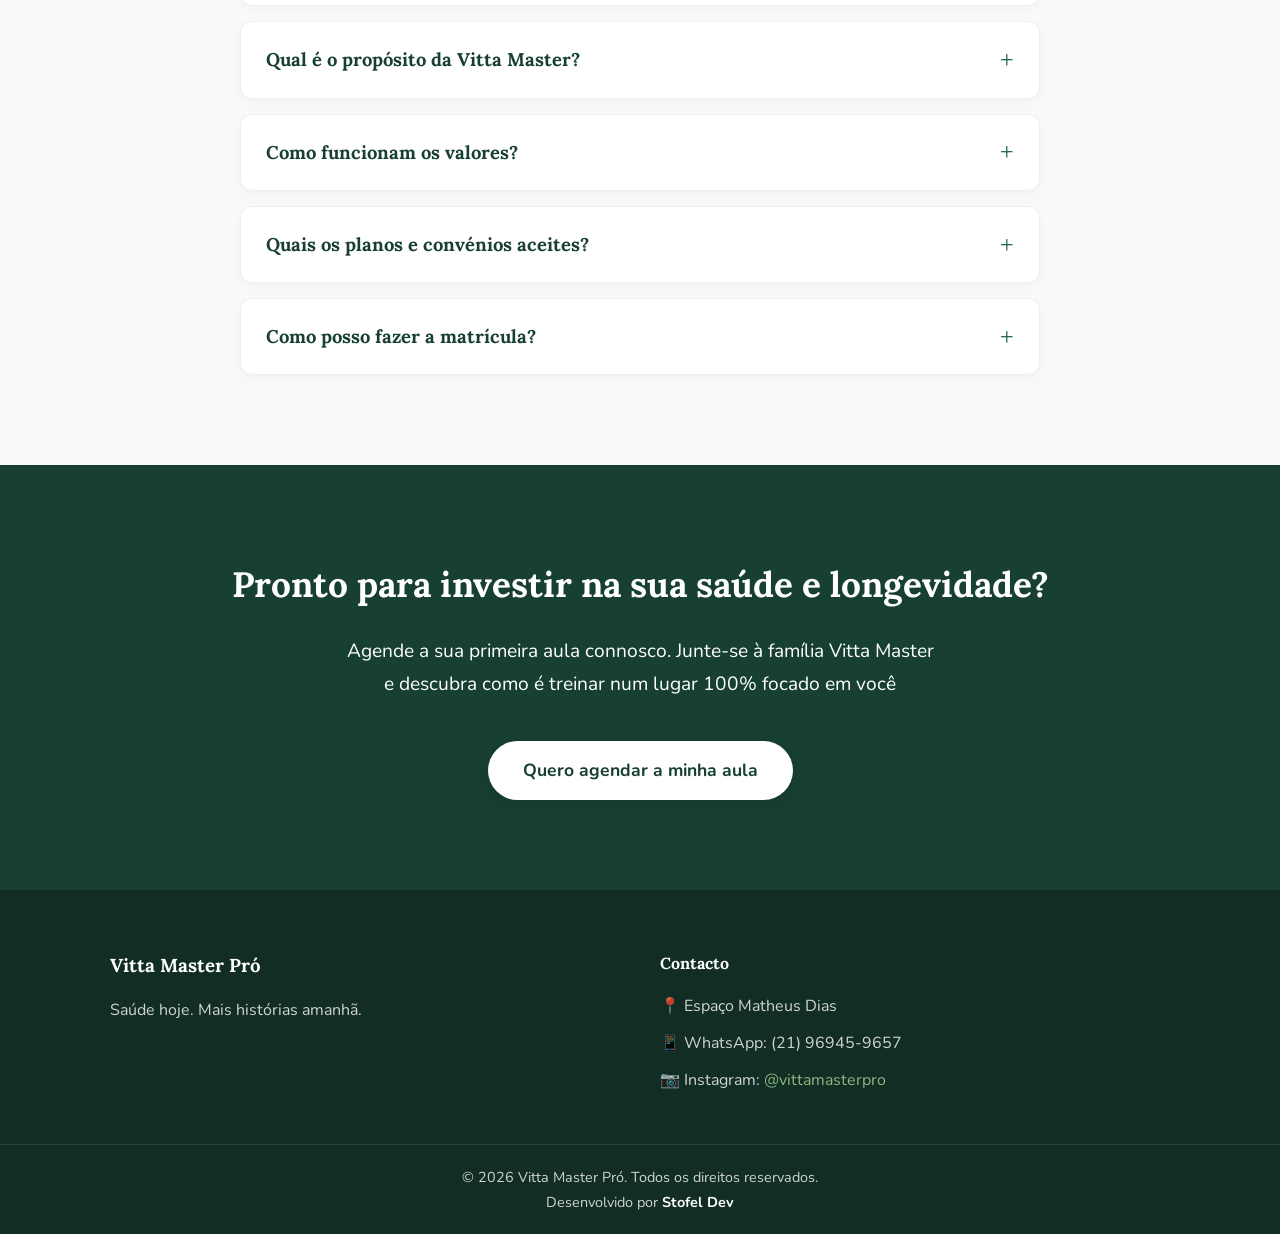
==== commit 82875f3e: "sem dep" ====
--- a/index.html
+++ b/index.html
@@ -289,8 +289,8 @@
         </div>
     </section>
 
-<!-- DEPOIMENTOS -->
-    <section class="section-depoimentos bg-claro">
+<!-- DEPOIMENTOS (OCULTO ATÉ TER COMENTÁRIOS) -->
+    <section class="section-depoimentos bg-claro" style="display: none;">
         <div class="container text-center">
             <span class="tag">Histórias Reais</span>
             <h2>O que dizem os nossos alunos</h2>
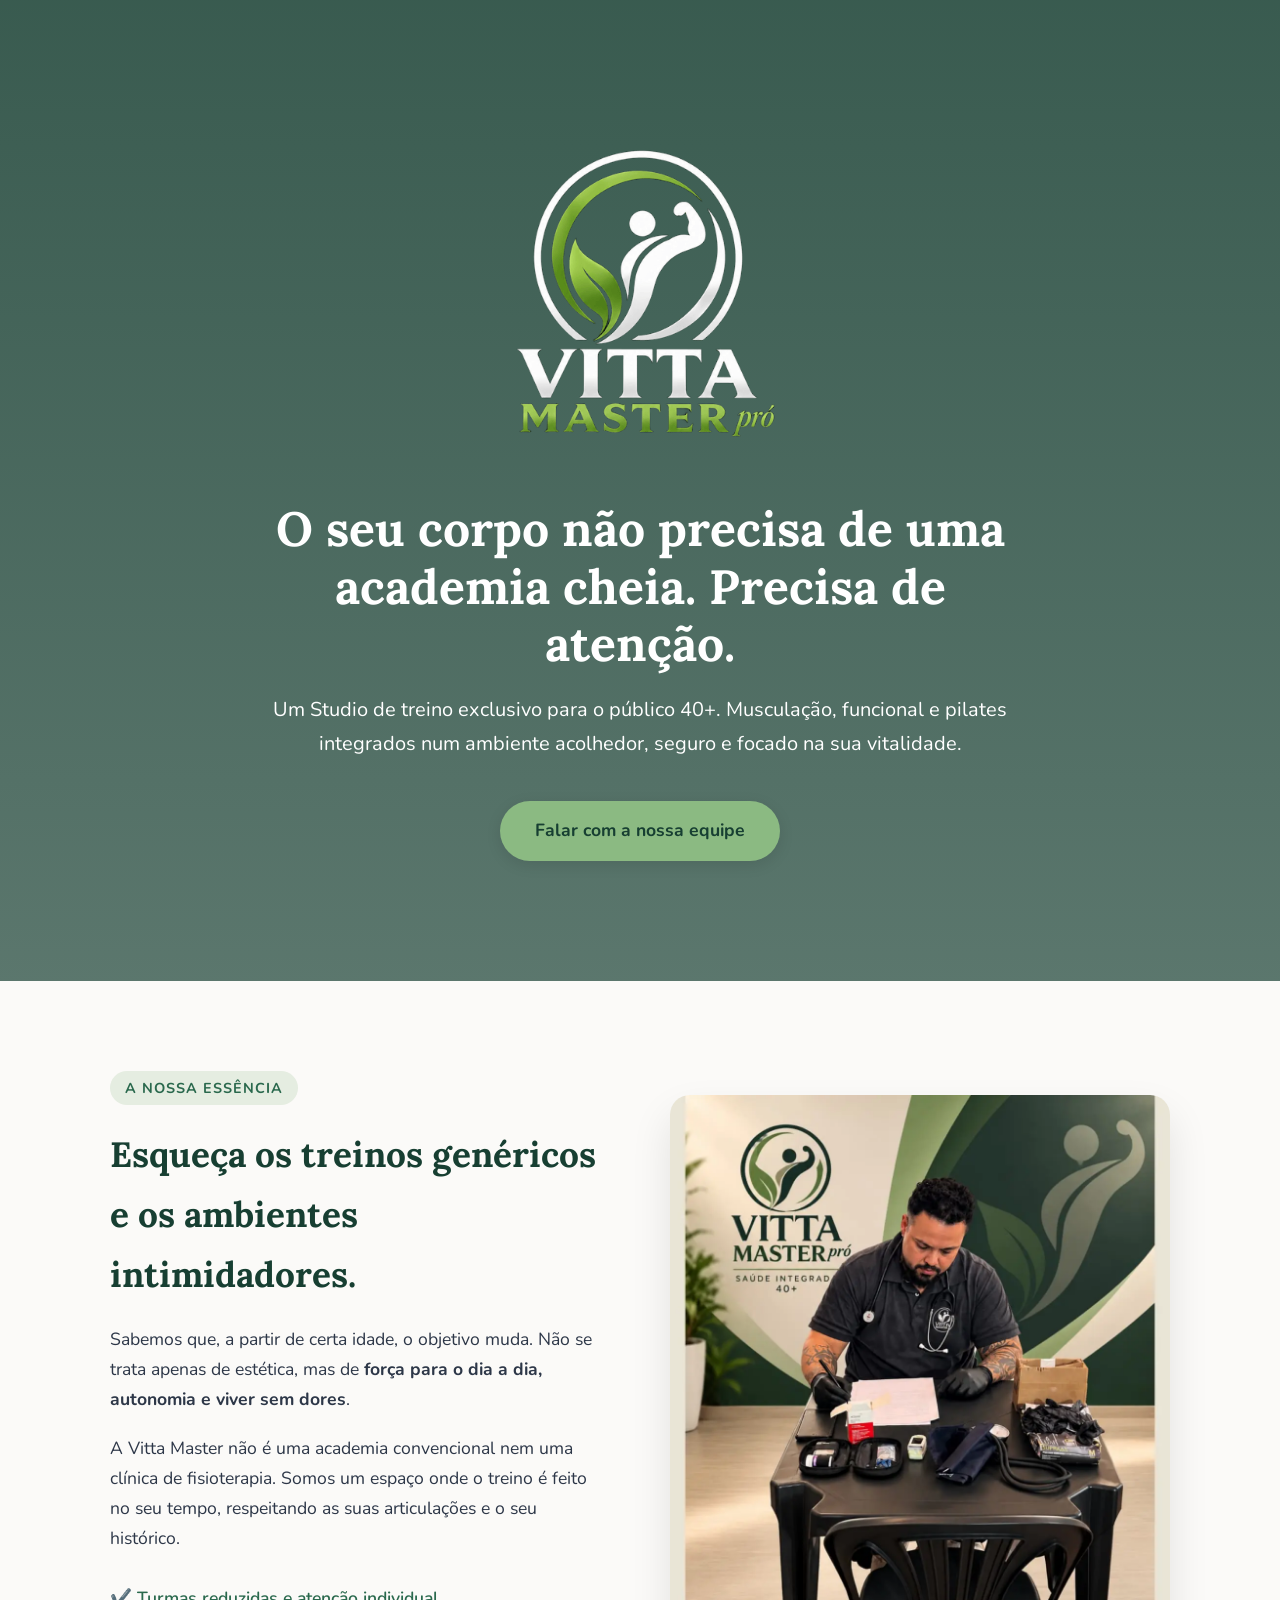
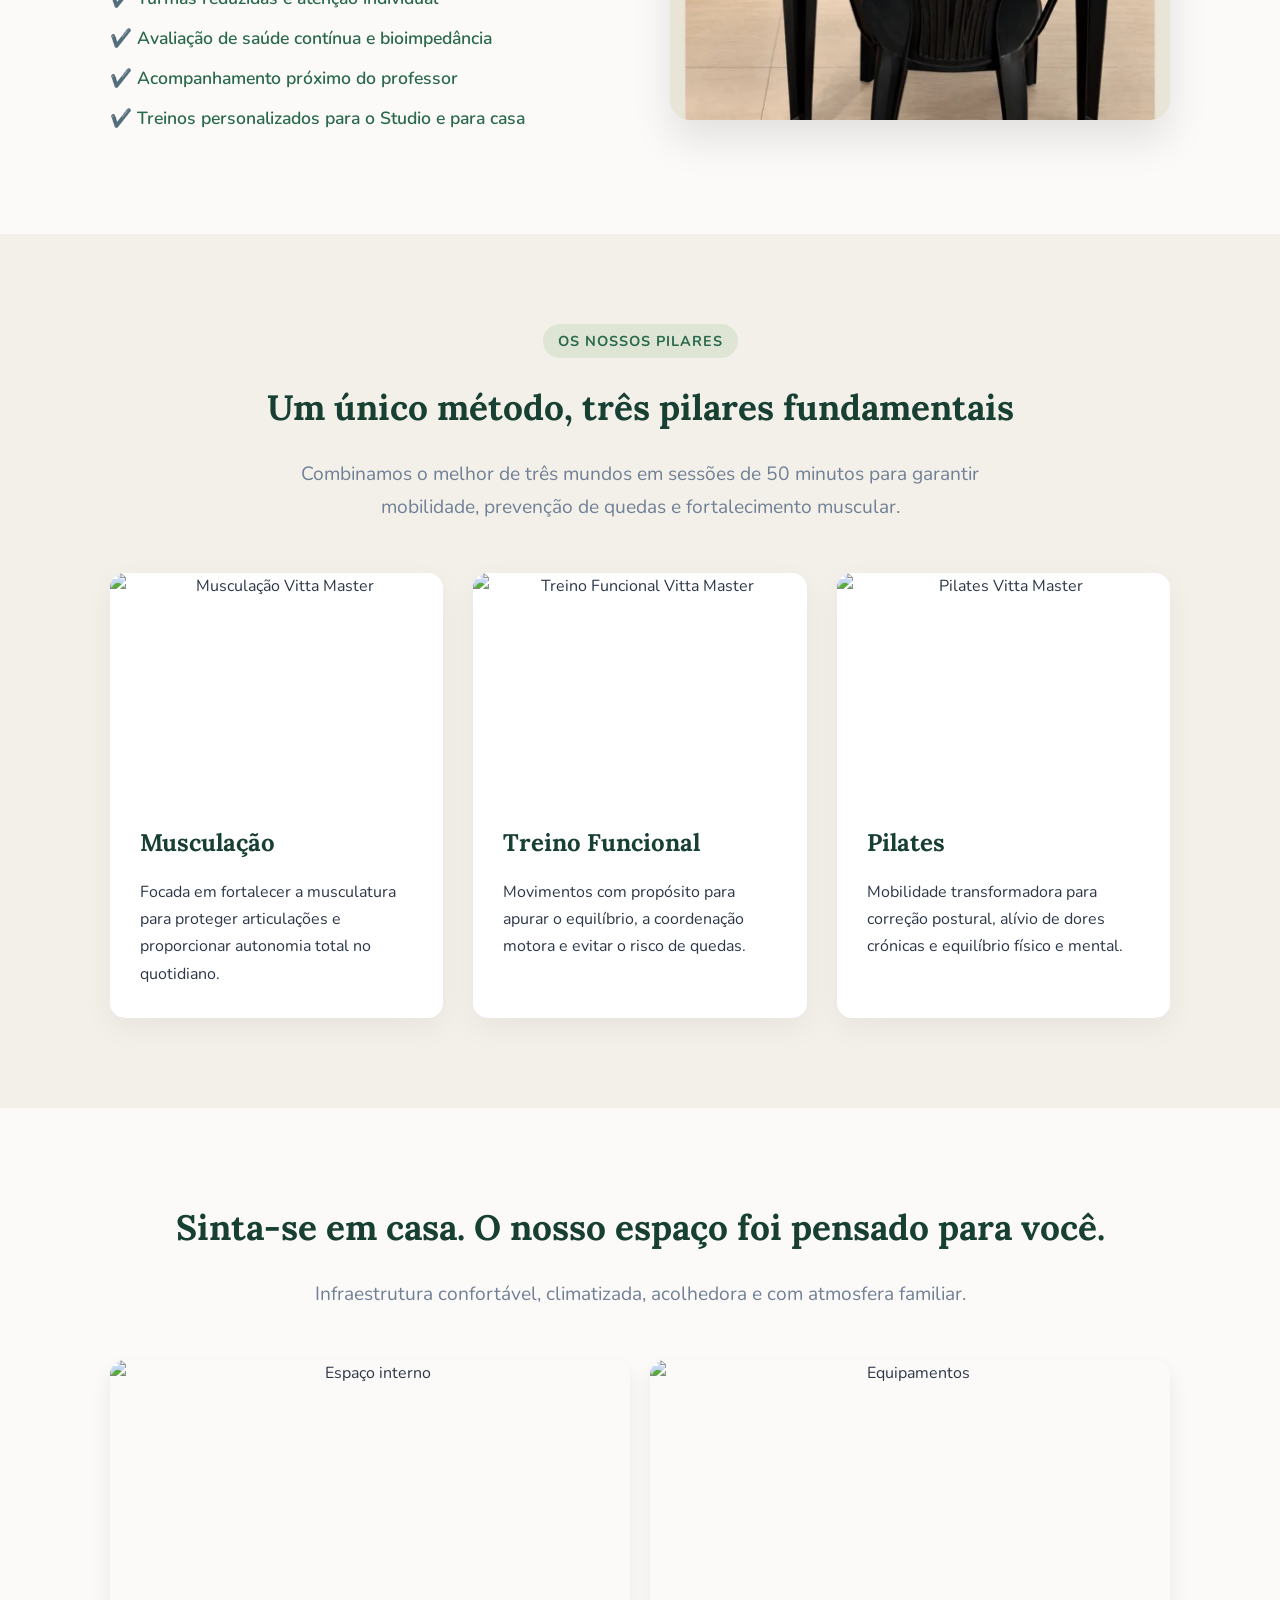
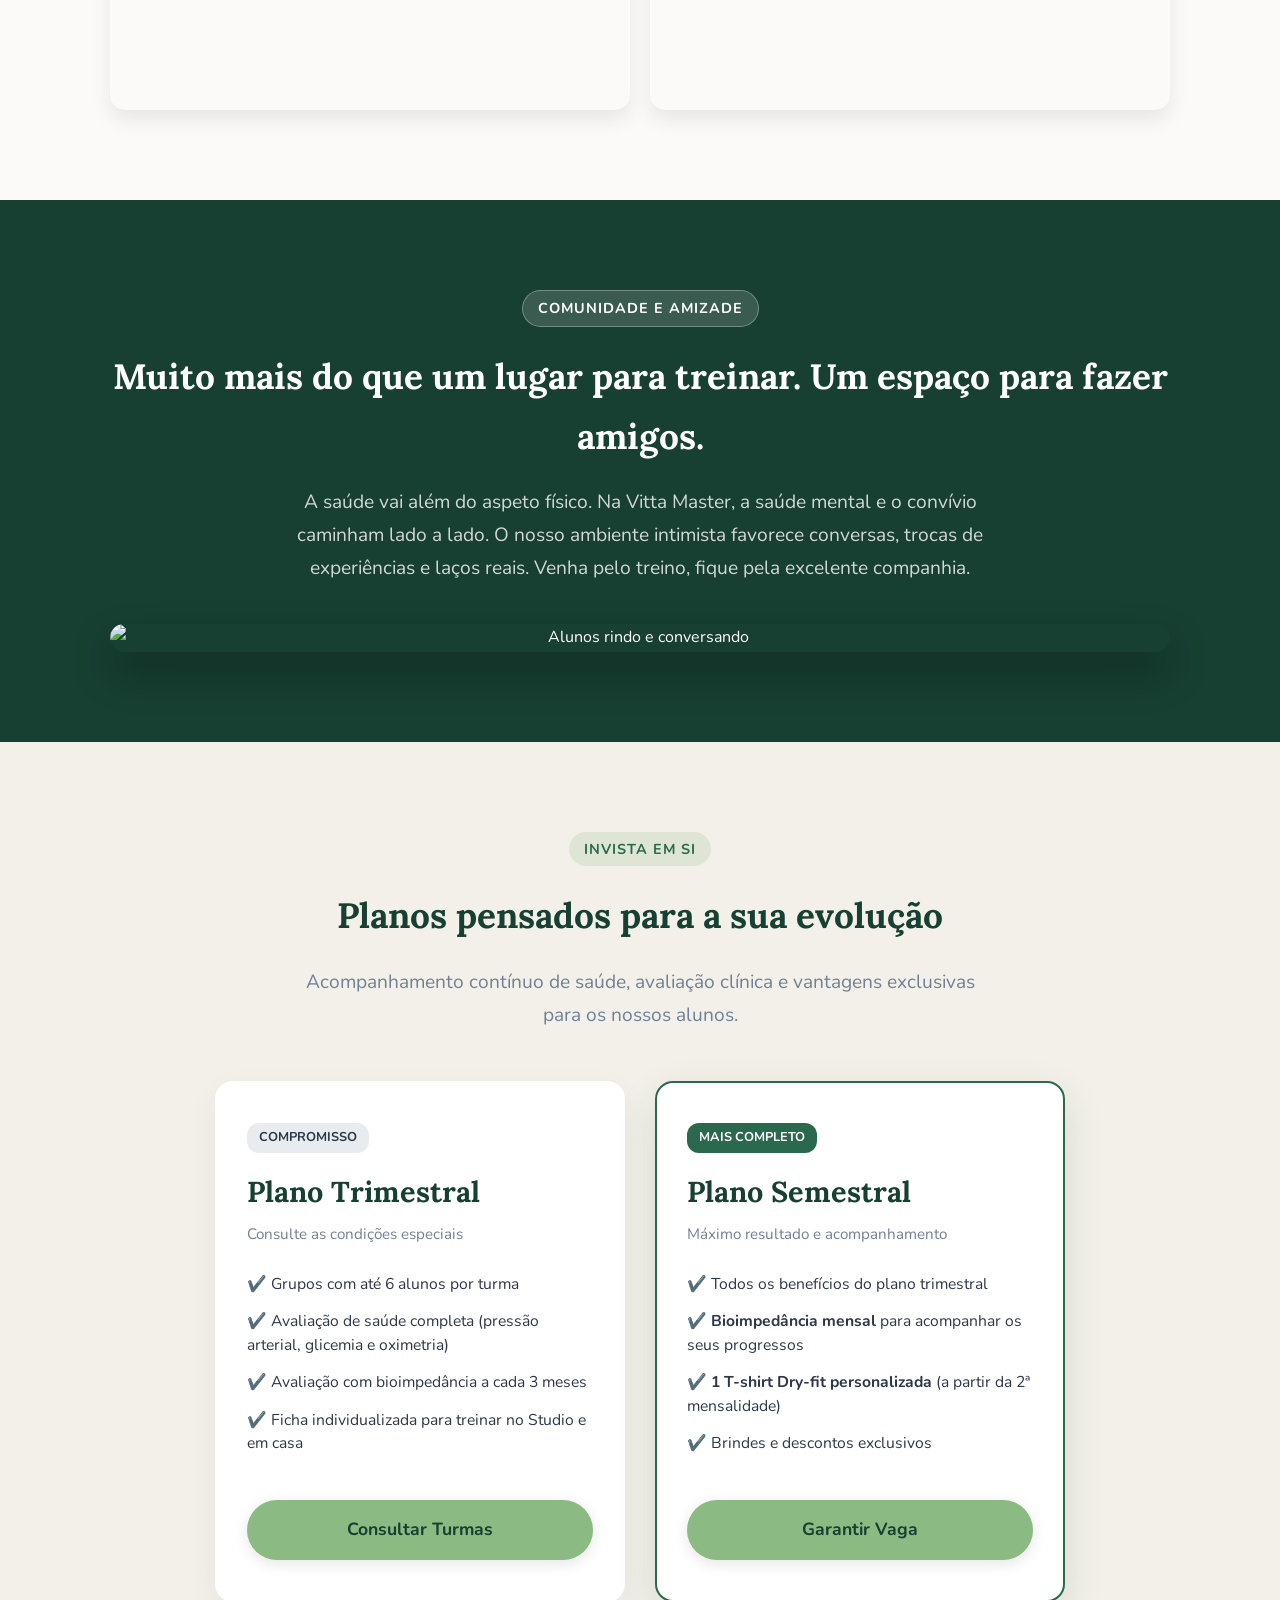
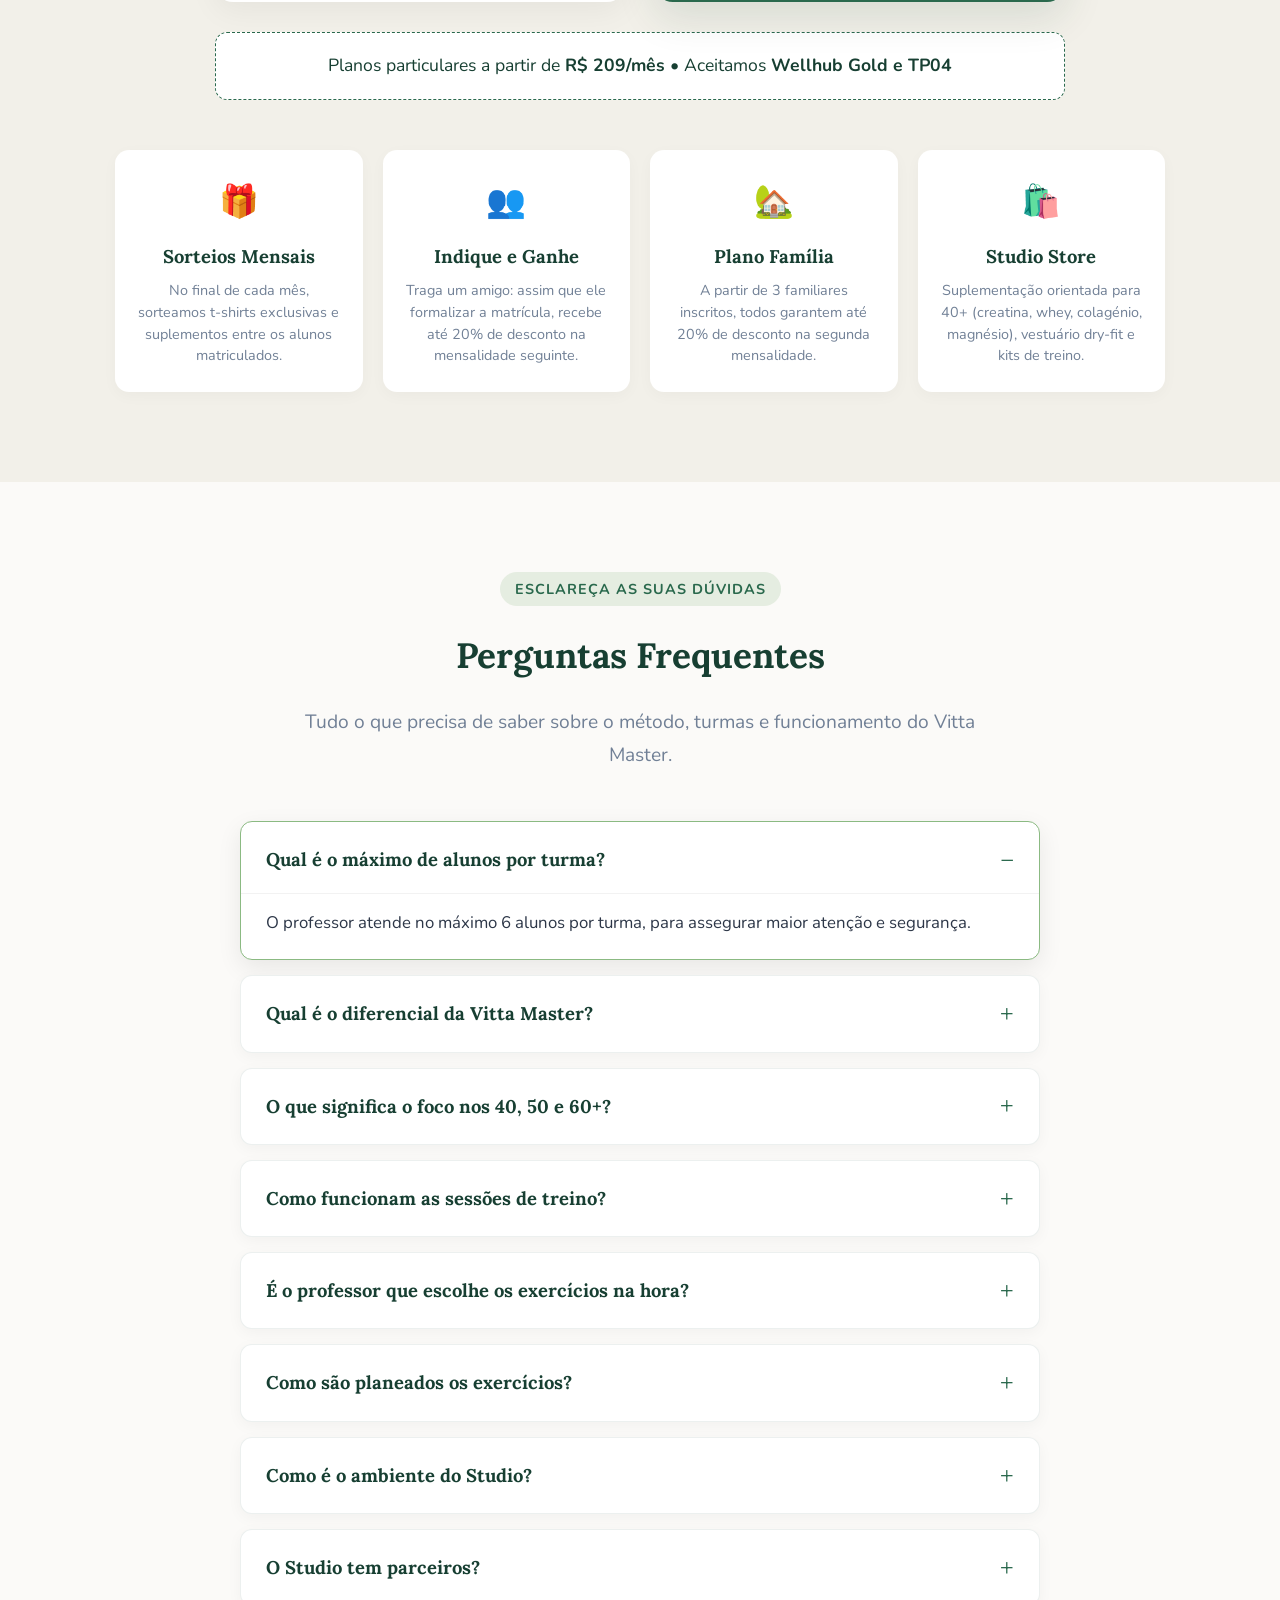
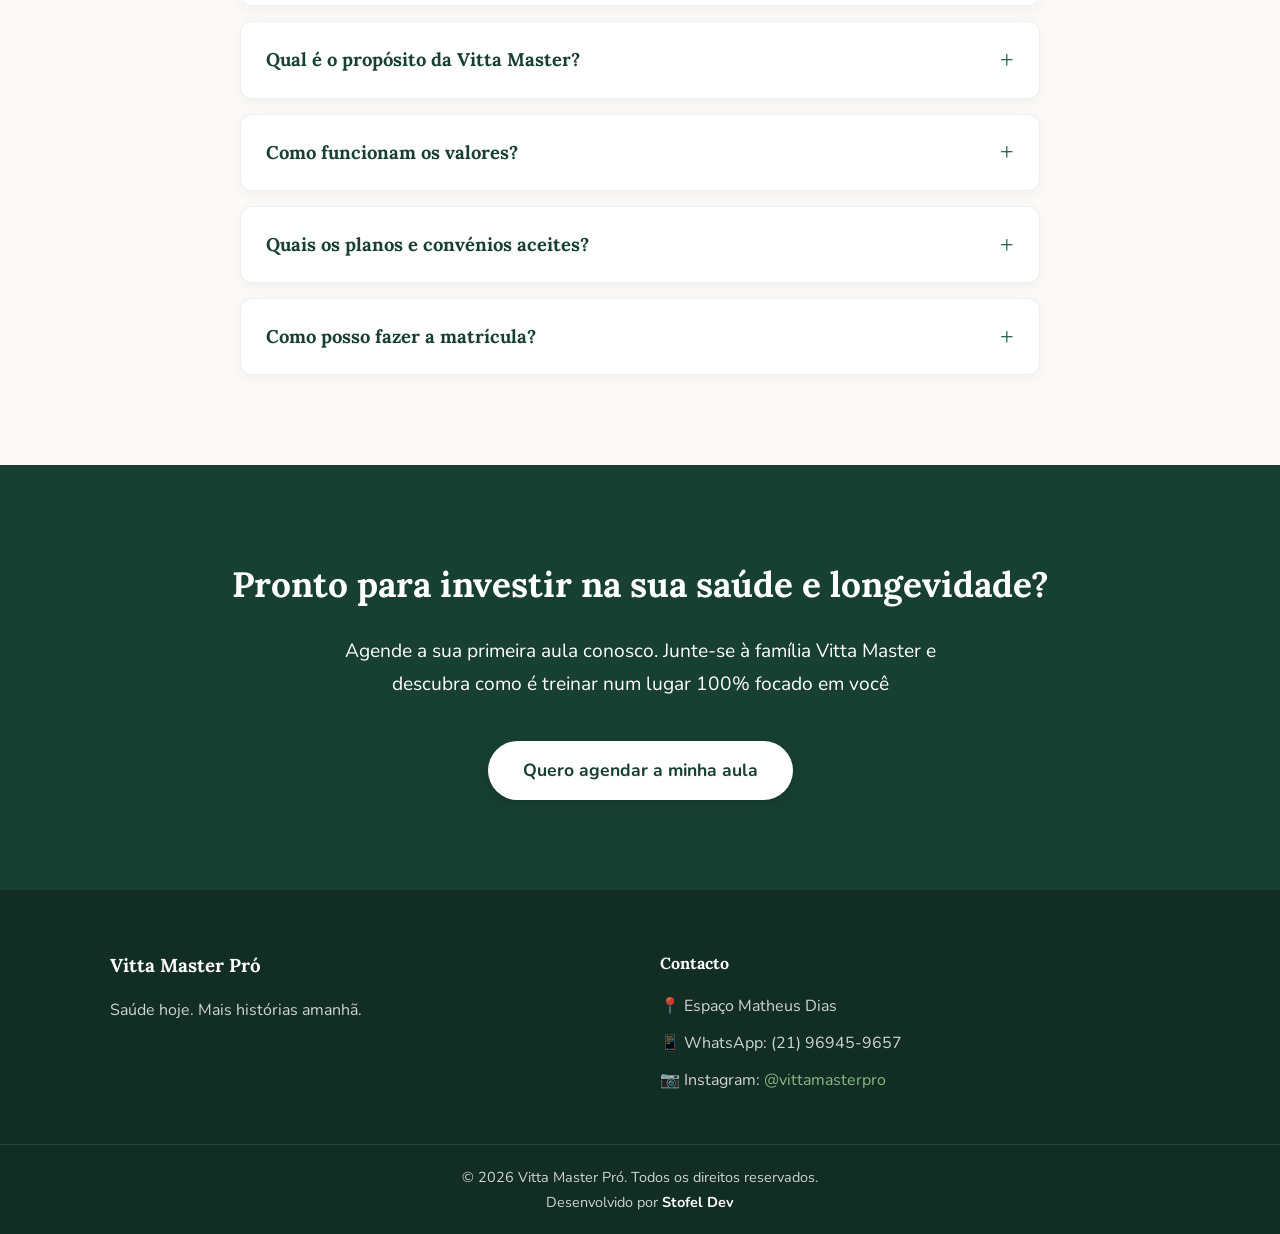
==== commit 4a2f291f: "correçao" ====
--- a/index.html
+++ b/index.html
@@ -344,7 +344,7 @@
     <section class="section-cta bg-verde-escuro">
         <div class="container text-center">
             <h2>Pronto para investir na sua saúde e longevidade?</h2>
-            <p>Agende a sua primeira aula connosco. Junte-se à família Vitta Master e descubra como é treinar num lugar 100% focado em você</p>
+            <p>Agende a sua primeira aula conosco. Junte-se à família Vitta Master e descubra como é treinar num lugar 100% focado em você</p>
             <a href="https://wa.me/5521969459657" class="btn btn-secundario">Quero agendar a minha aula</a>
         </div>
     </section>
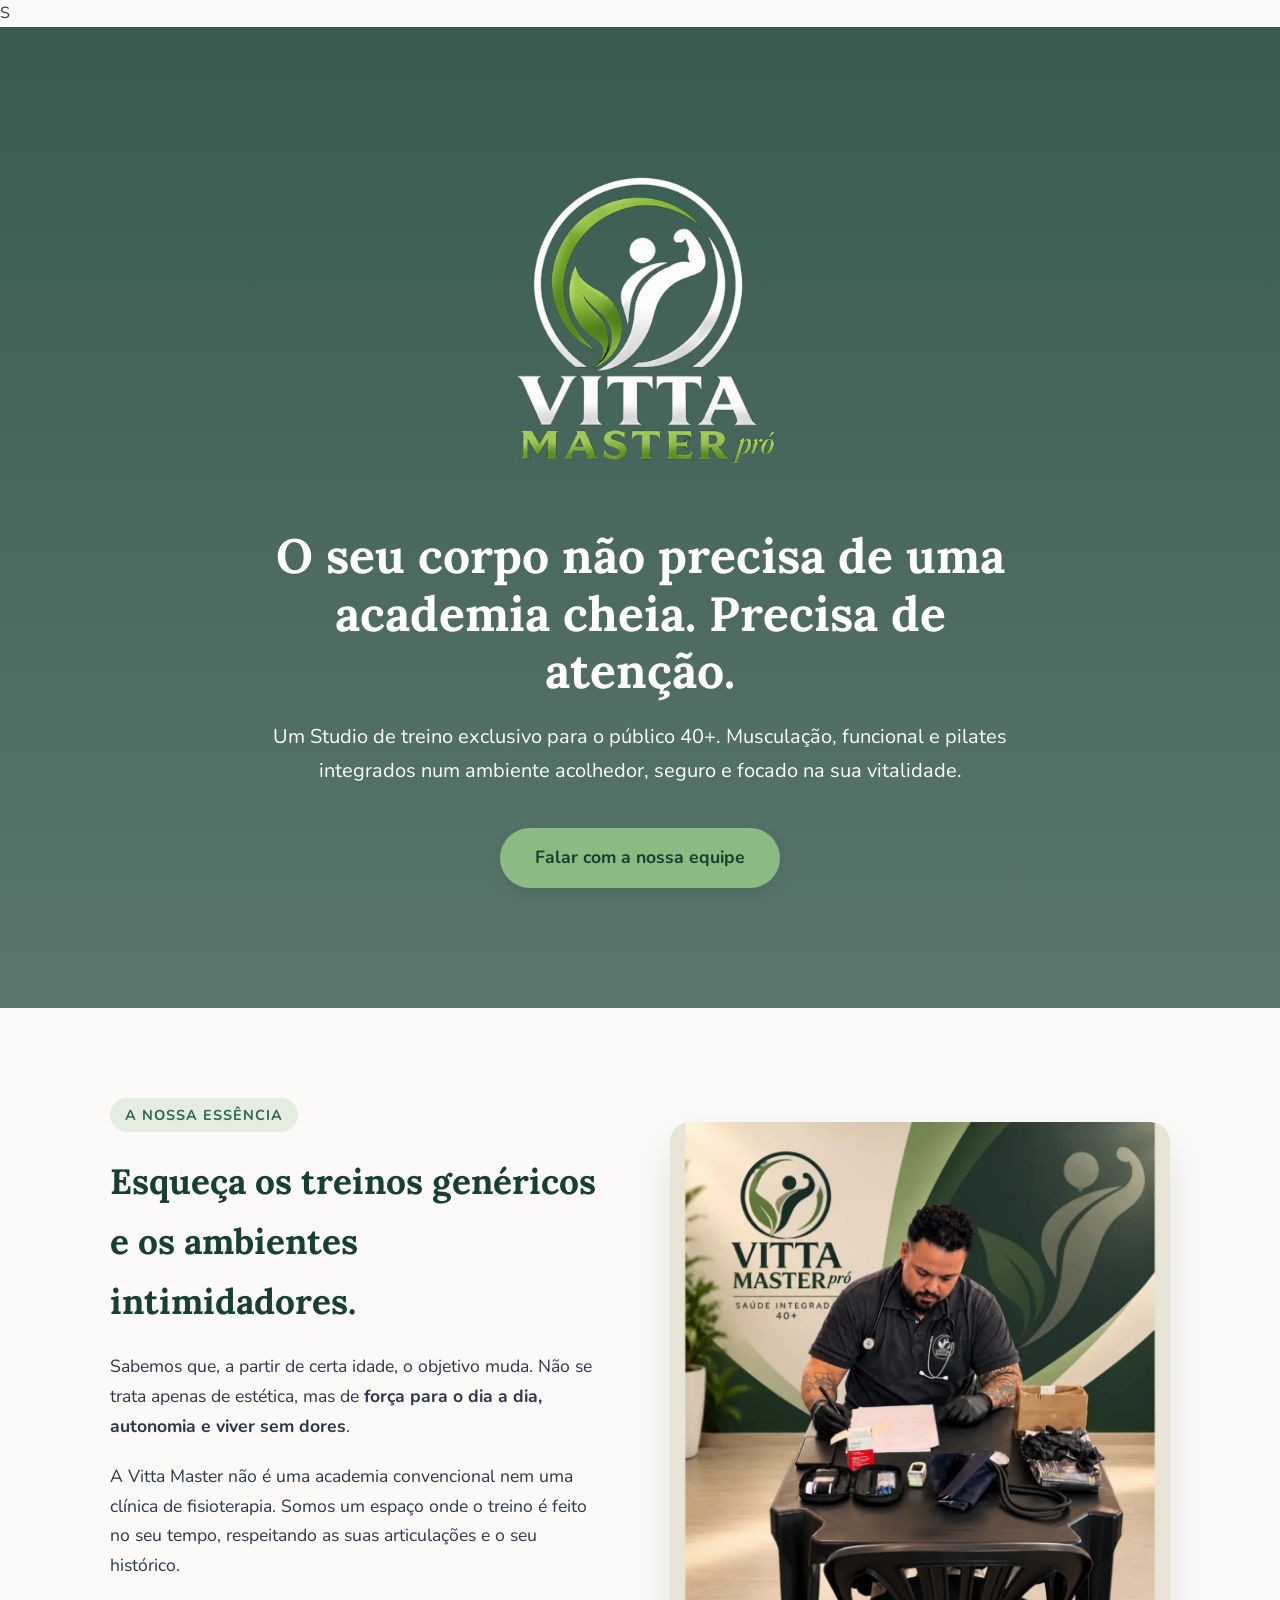
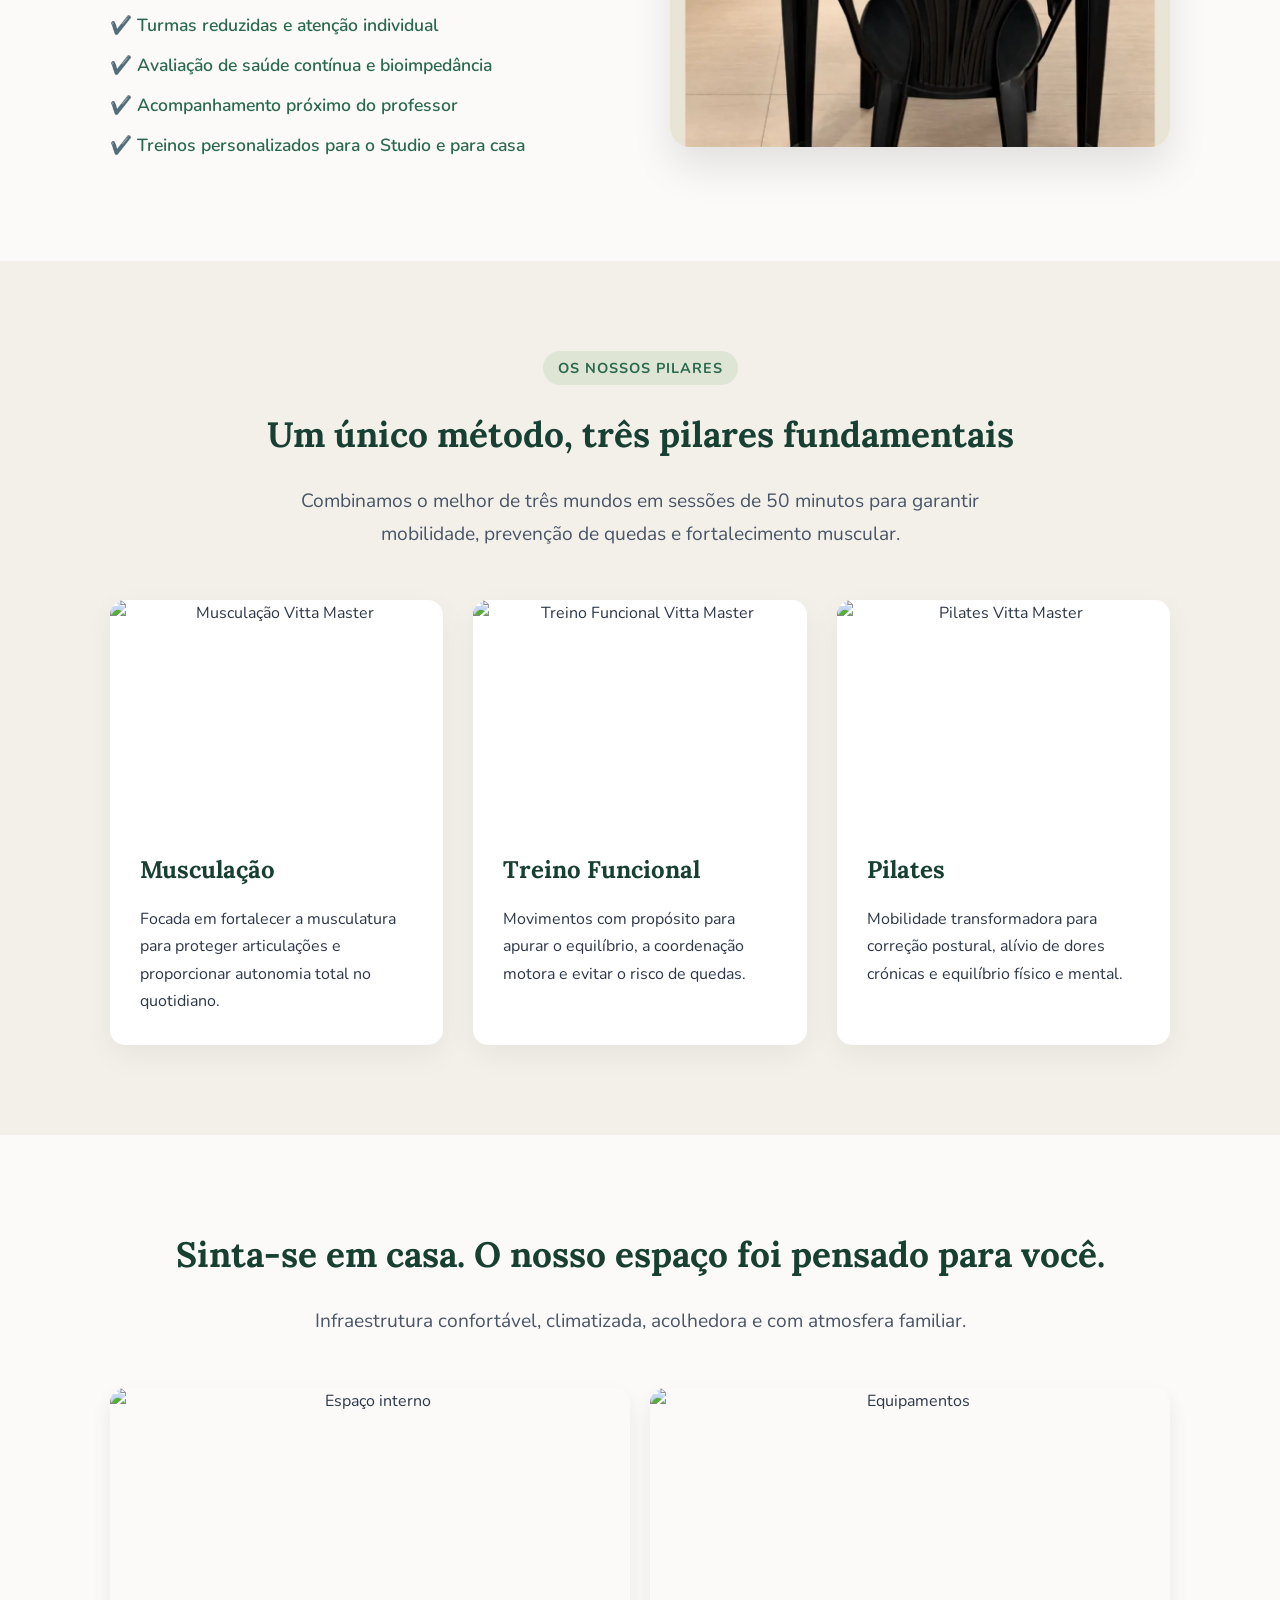
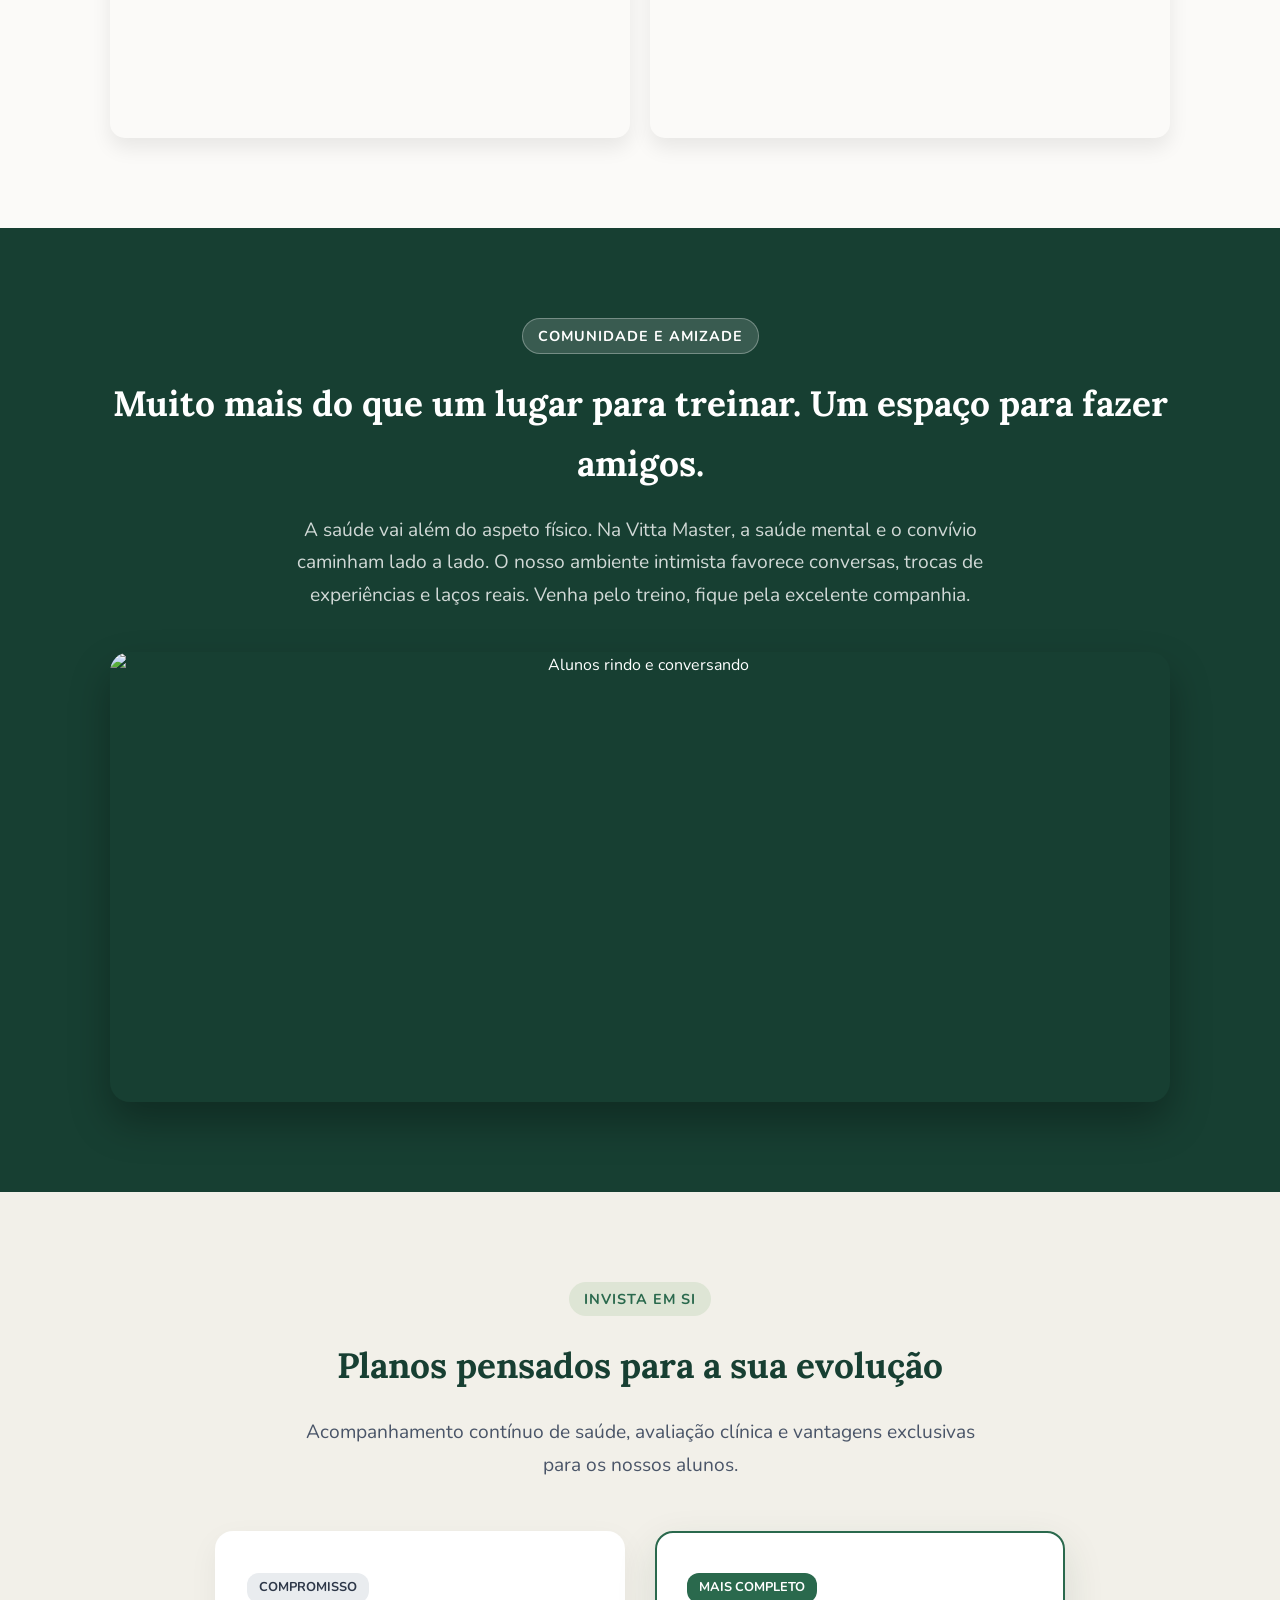
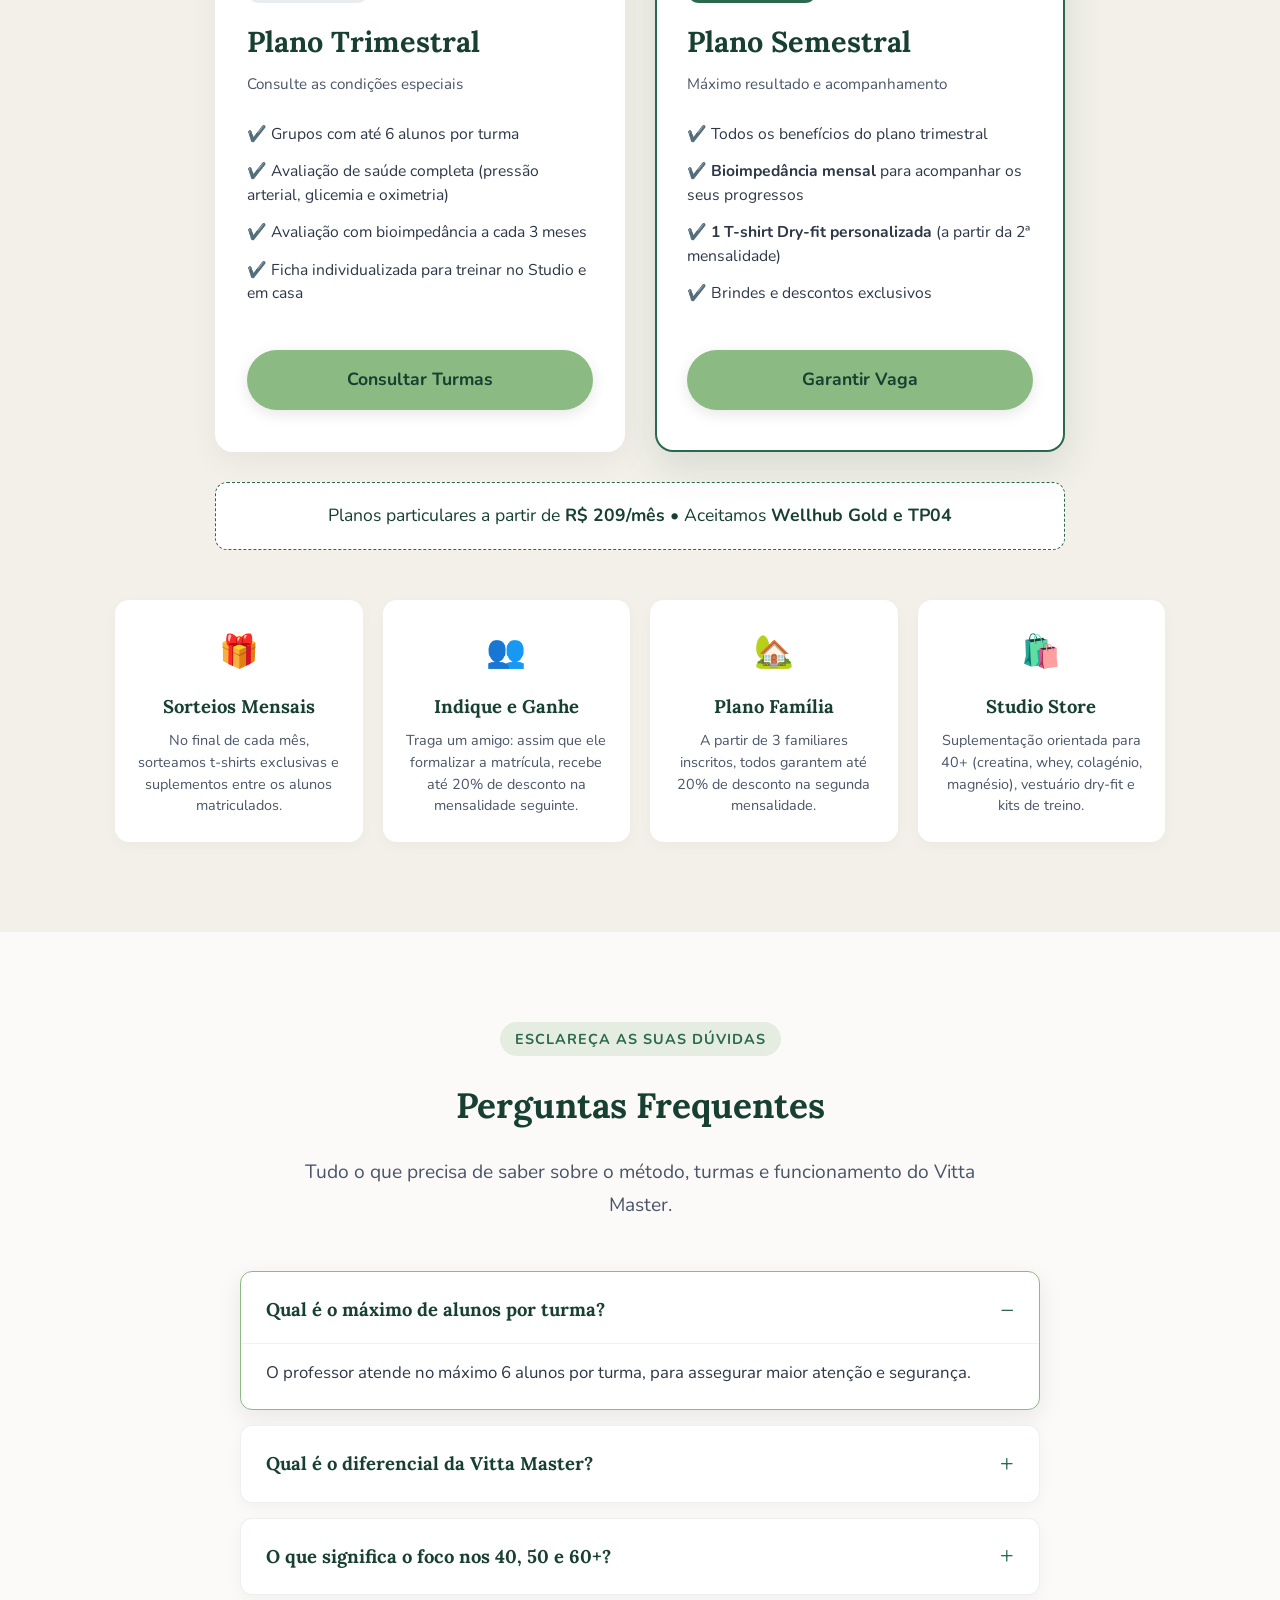
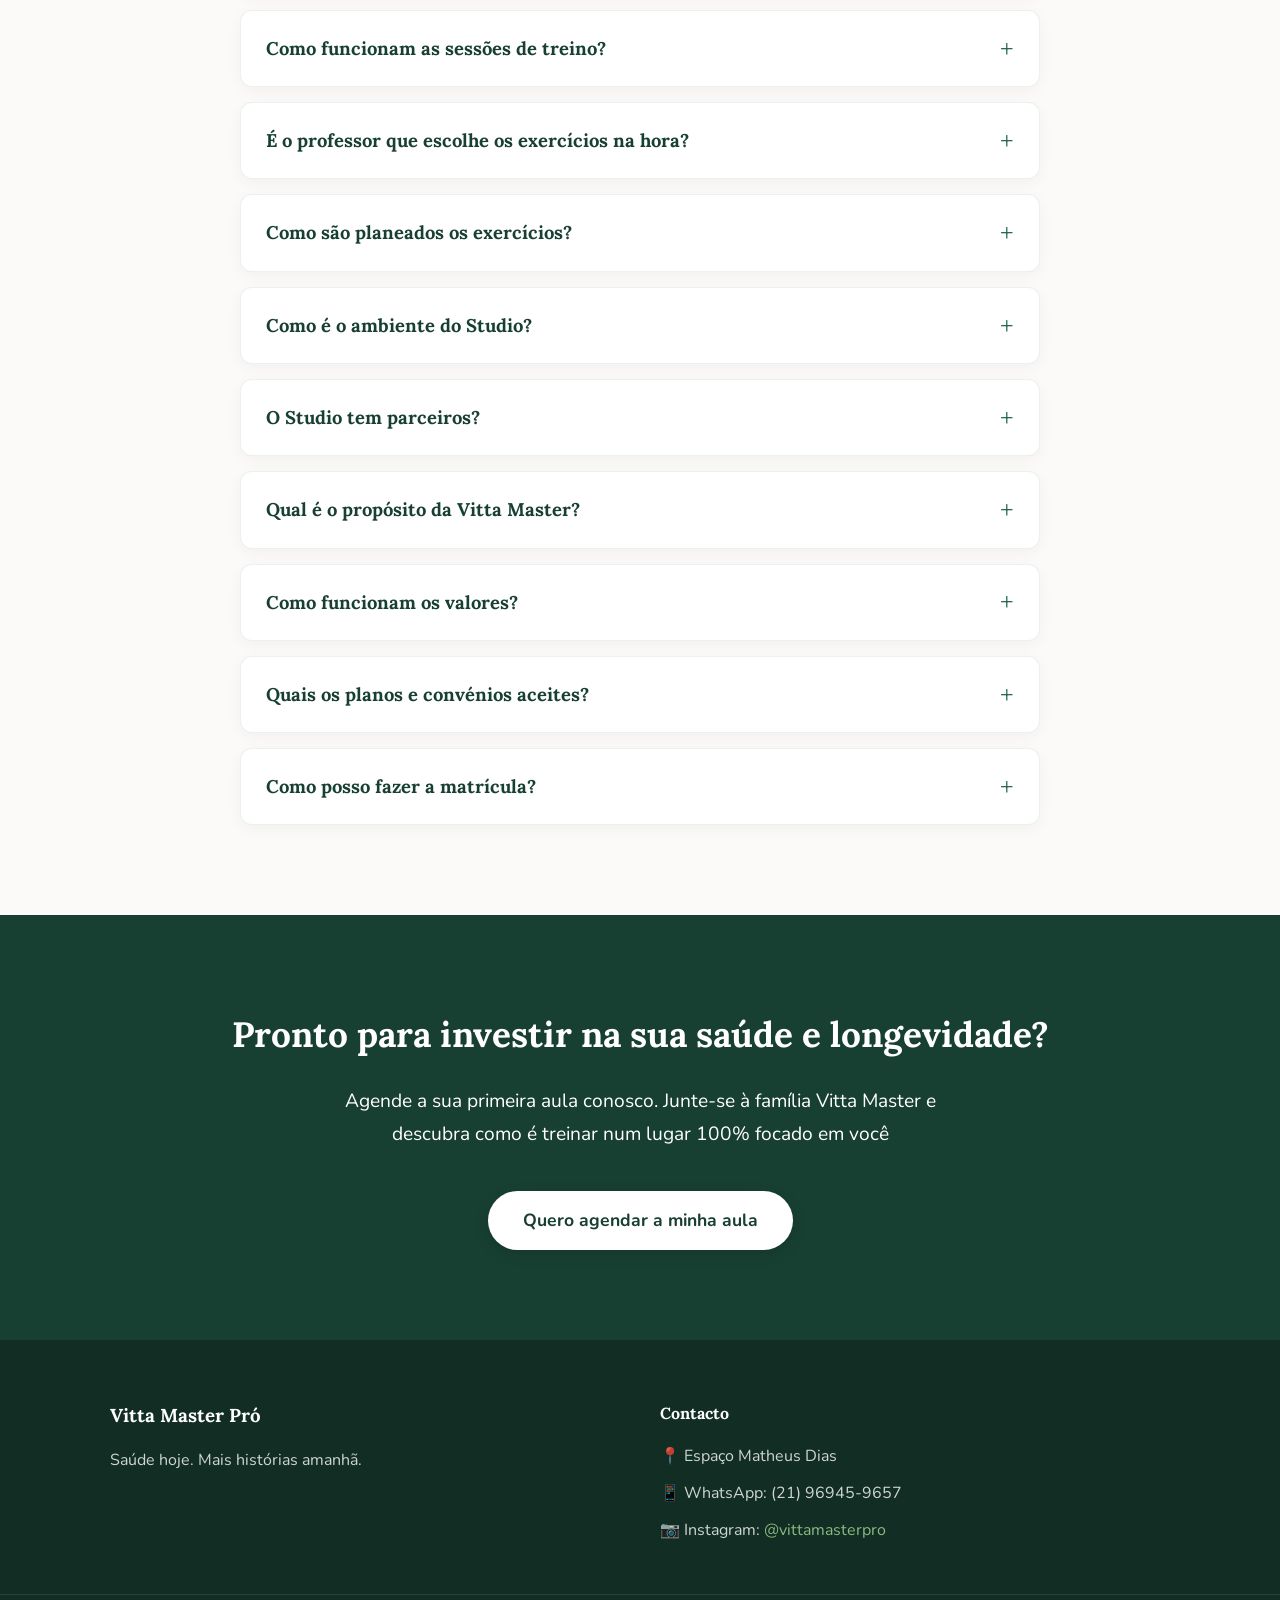
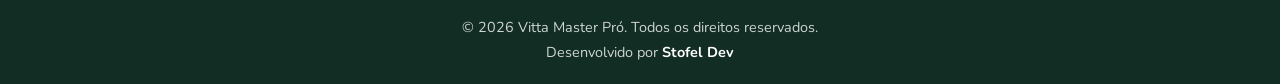
==== commit a65a7034: "ajustes acessibilidade" ====
--- a/index.html
+++ b/index.html
@@ -15,7 +15,7 @@
     <meta charset="UTF-8">
     <meta name="viewport" content="width=device-width, initial-scale=1.0">
     <title>Vitta Master Pró | Studio de Treino 40+</title>
-    
+    <link rel="preload" as="image" href="logovitta.png" fetchpriority="high">S
     <link rel="preconnect" href="https://fonts.googleapis.com">
     <link rel="preconnect" href="https://fonts.gstatic.com" crossorigin>
     <link href="https://fonts.googleapis.com/css2?family=Caveat:wght@600;700&family=Lora:ital,wght@0,500;0,600;1,400&family=Nunito:wght@400;600;700;800&display=swap" rel="stylesheet">
@@ -35,7 +35,7 @@
     <header class="hero">
         <div class="hero-overlay"></div>
         <div class="container hero-content">
-            <img src="logovitta.png" alt="Logo Vitta Master Pró" class="logo-img">
+            <img src="logovitta.png" alt="Logo Vitta Master Pró" class="logo-img" width="350" height="150" fetchpriority="high">
             <h2 class="hero-title">O seu corpo não precisa de uma academia cheia. Precisa de atenção.</h2>
             <p class="hero-subtitle">Um Studio de treino exclusivo para o público 40+. Musculação, funcional e pilates integrados num ambiente acolhedor, seguro e focado na sua vitalidade.</p>
             <a href="https://wa.me/5521969459657" class="btn btn-primary">Falar com a nossa equipe</a>
@@ -58,7 +58,7 @@
                 </ul>
             </div>
             <div class="sobre-imagem">
-                <img src="ivanvitta.webp" alt="professor ivan da vitta master">
+                <img src="ivanvitta.webp" alt="Professor Ivan da Vitta Master" width="600" height="800" loading="lazy">
             </div>
         </div>
     </section>
@@ -73,7 +73,7 @@
             <div class="cards-metodo">
 
                 <div class="card">
-                    <img src="https://images.unsplash.com/photo-1534438327276-14e5300c3a48?ixlib=rb-4.0.3&auto=format&fit=crop&w=600&q=80" alt="Musculação Vitta Master">
+                    <img src="https://images.unsplash.com/photo-1534438327276-14e5300c3a48?ixlib=rb-4.0.3&auto=format&fit=crop&w=500&q=75" alt="Musculação Vitta Master" width="400" height="220" loading="lazy">
                     <div class="card-content">
                         <h3>Musculação</h3>
                         <p>Focada em fortalecer a musculatura para proteger articulações e proporcionar autonomia total no quotidiano.</p>
@@ -81,7 +81,7 @@
                 </div>
 
                 <div class="card">
-                    <img src="https://images.unsplash.com/photo-1552674605-db6ffd4facb5?ixlib=rb-4.0.3&auto=format&fit=crop&w=600&q=80" alt="Treino Funcional Vitta Master">
+                    <img src="https://images.unsplash.com/photo-1552674605-db6ffd4facb5?ixlib=rb-4.0.3&auto=format&fit=crop&w=500&q=75" alt="Treino Funcional Vitta Master" width="400" height="220" loading="lazy">
                     <div class="card-content">
                         <h3>Treino Funcional</h3>
                         <p>Movimentos com propósito para apurar o equilíbrio, a coordenação motora e evitar o risco de quedas.</p>
@@ -89,7 +89,7 @@
                 </div>
 
                 <div class="card">
-                    <img src="https://images.unsplash.com/photo-1518611012118-696072aa579a?ixlib=rb-4.0.3&auto=format&fit=crop&w=600&q=80" alt="Pilates Vitta Master">
+                    <img src="https://images.unsplash.com/photo-1518611012118-696072aa579a?ixlib=rb-4.0.3&auto=format&fit=crop&w=500&q=75" alt="Pilates Vitta Master" width="400" height="220" loading="lazy">
                     <div class="card-content">
                         <h3>Pilates</h3>
                         <p>Mobilidade transformadora para correção postural, alívio de dores crónicas e equilíbrio físico e mental.</p>
@@ -106,8 +106,8 @@
             <p class="subtitulo-secao">Infraestrutura confortável, climatizada, acolhedora e com atmosfera familiar.</p>
             
             <div class="galeria">
-                <img src="https://images.unsplash.com/photo-1540497077202-7c8a3999166f?ixlib=rb-4.0.3&auto=format&fit=crop&w=600&q=80" alt="Espaço interno">
-                <img src="https://images.unsplash.com/photo-1576678927484-cc907957088c?ixlib=rb-4.0.3&auto=format&fit=crop&w=600&q=80" alt="Equipamentos">
+                <img src="https://images.unsplash.com/photo-1540497077202-7c8a3999166f?ixlib=rb-4.0.3&auto=format&fit=crop&w=600&q=75" alt="Espaço interno" width="500" height="350" loading="lazy">
+                <img src="https://images.unsplash.com/photo-1576678927484-cc907957088c?ixlib=rb-4.0.3&auto=format&fit=crop&w=600&q=75" alt="Equipamentos" width="500" height="350" loading="lazy">
             </div>
         </div>
     </section>
@@ -119,7 +119,7 @@
             <h2 class="texto-branco">Muito mais do que um lugar para treinar. Um espaço para fazer amigos.</h2>
             <p class="subtitulo-secao texto-claro-fundo-escuro">A saúde vai além do aspeto físico. Na Vitta Master, a saúde mental e o convívio caminham lado a lado. O nosso ambiente intimista favorece conversas, trocas de experiências e laços reais. Venha pelo treino, fique pela excelente companhia.</p>
             
-            <img src="https://images.unsplash.com/photo-1529156069898-49953e39b3ac?ixlib=rb-4.0.3&auto=format&fit=crop&w=1000&q=80" alt="Alunos rindo e conversando" class="img-comunidade">
+            <img src="https://images.unsplash.com/photo-1529156069898-49953e39b3ac?ixlib=rb-4.0.3&auto=format&fit=crop&w=650&q=75" alt="Alunos rindo e conversando" class="img-comunidade" width="650" height="400" loading="lazy">
         </div>
     </section>
 
--- a/style.css
+++ b/style.css
@@ -8,7 +8,7 @@
     --bege-fundo: #fbfaf8;
     --branco: #ffffff;
     --texto-escuro: #2d3748;
-    --texto-claro: #718096;
+    --texto-claro: #4a5568;
 }
 
 /* ==========================================================================
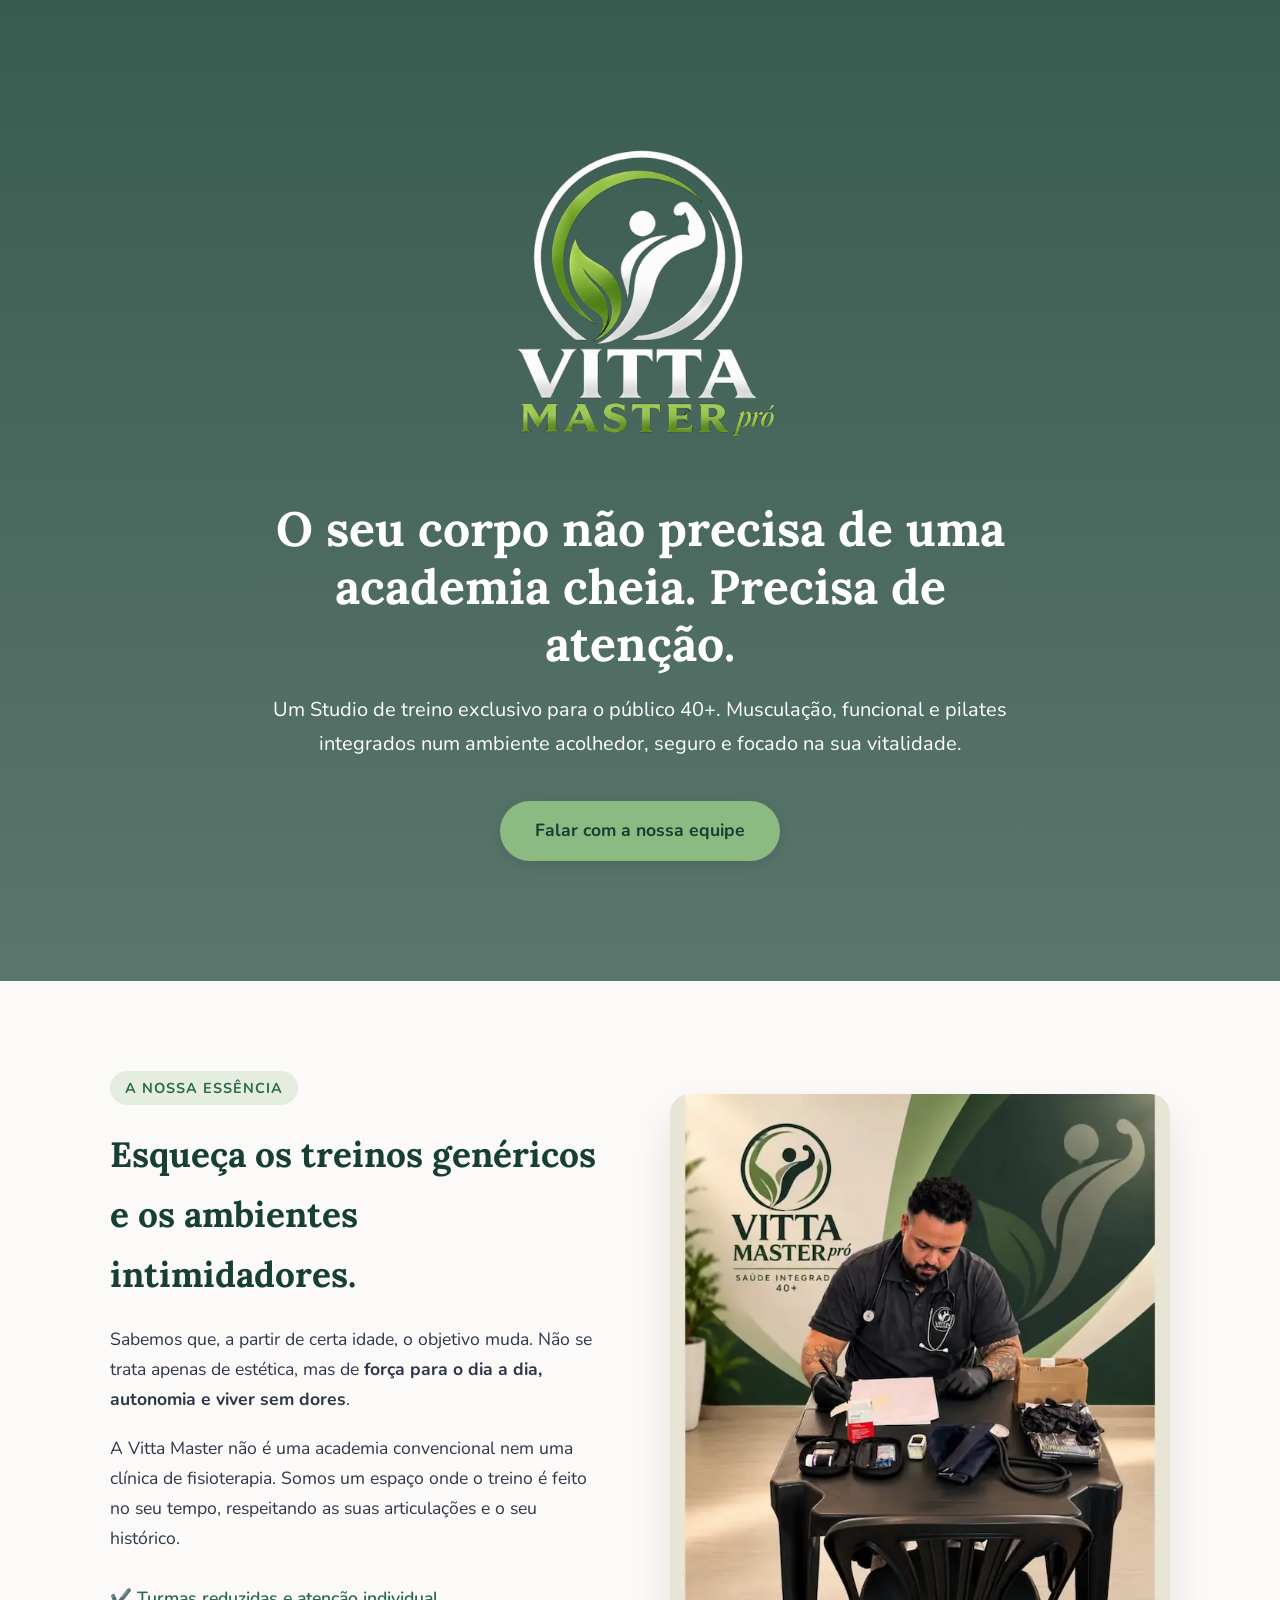
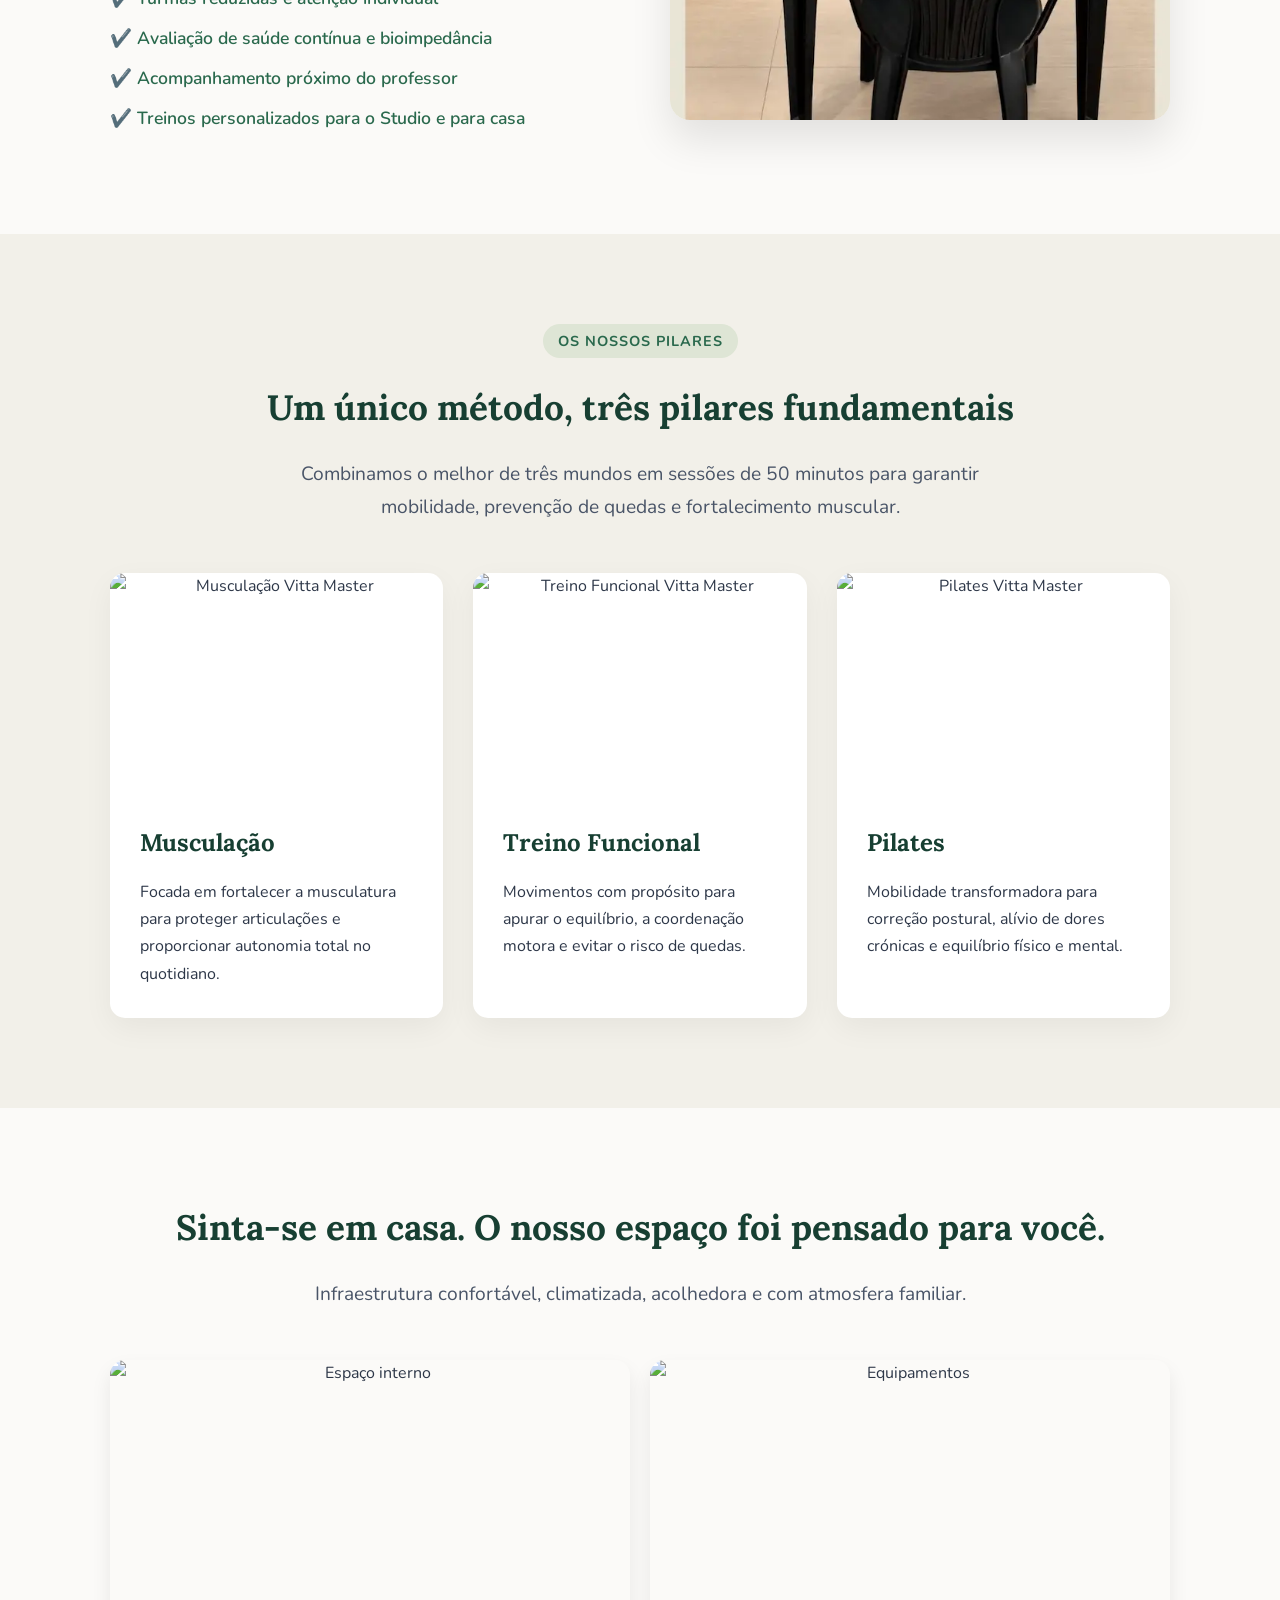
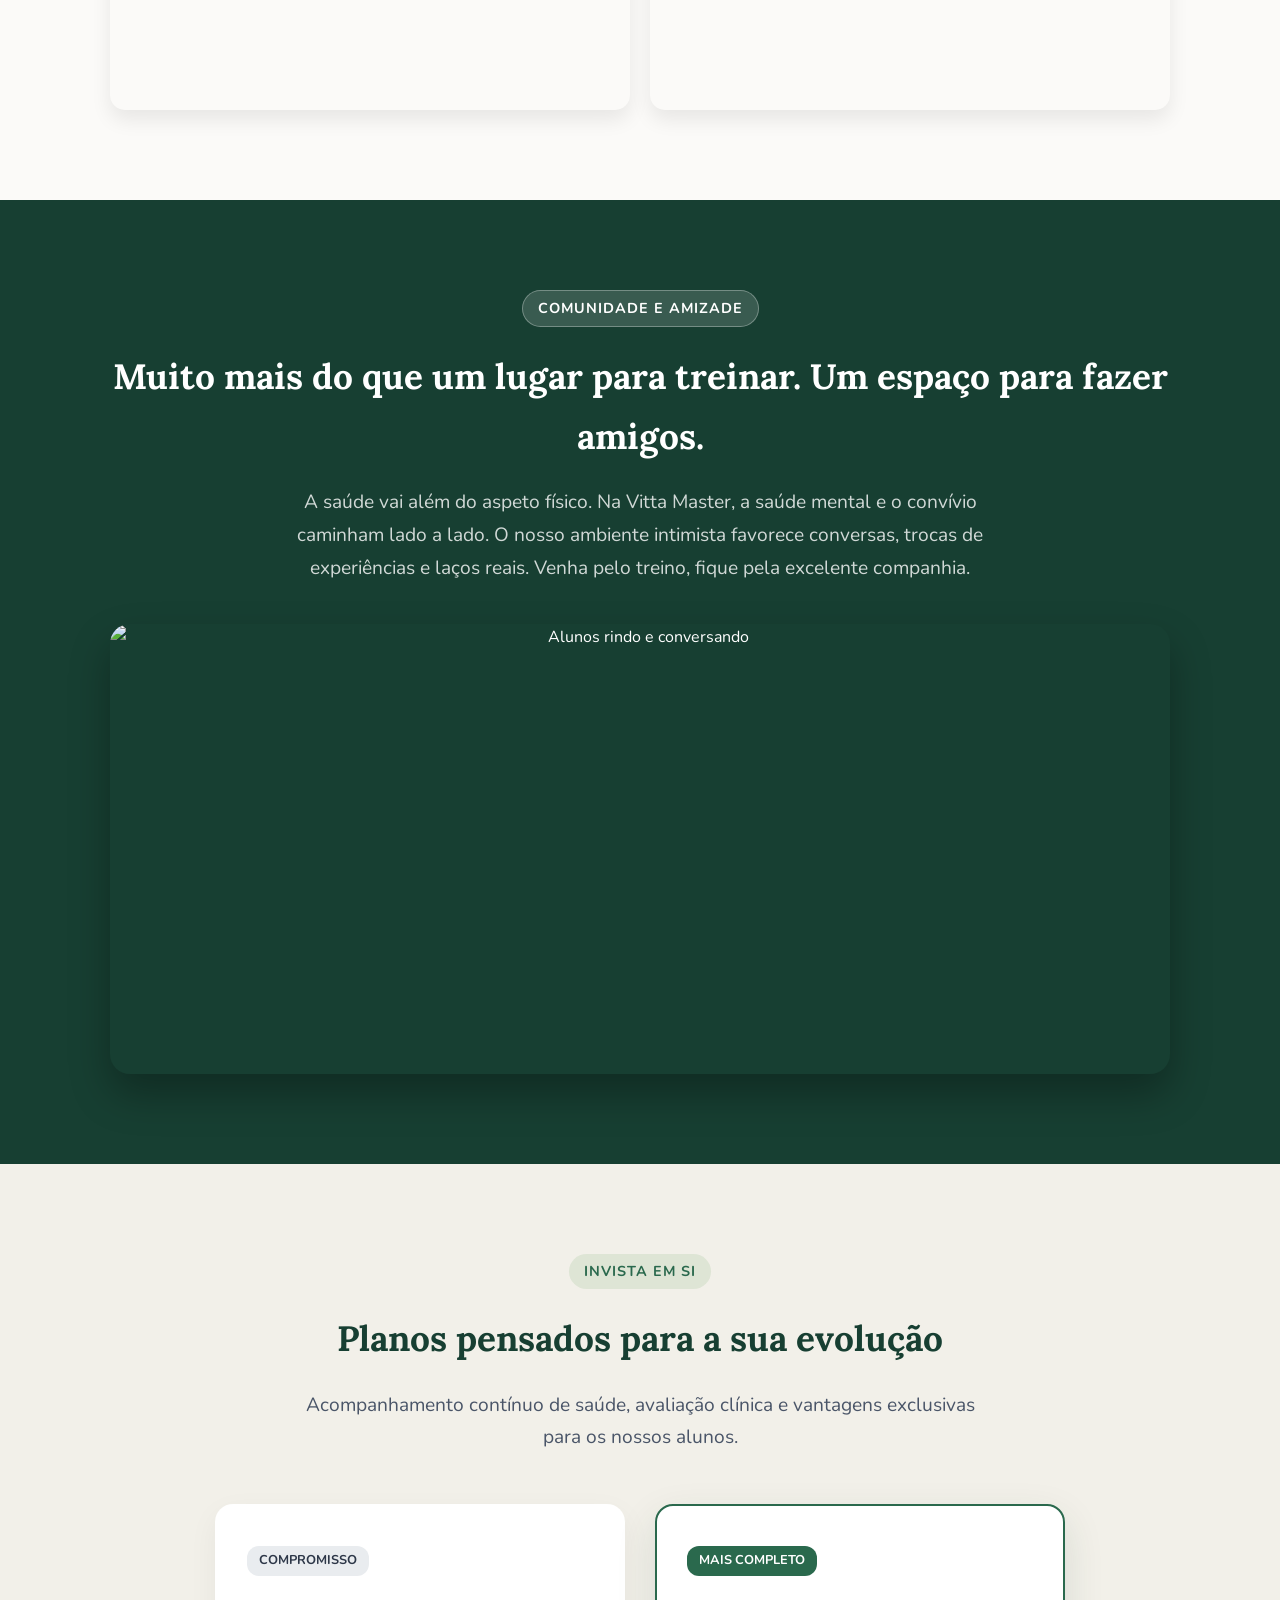
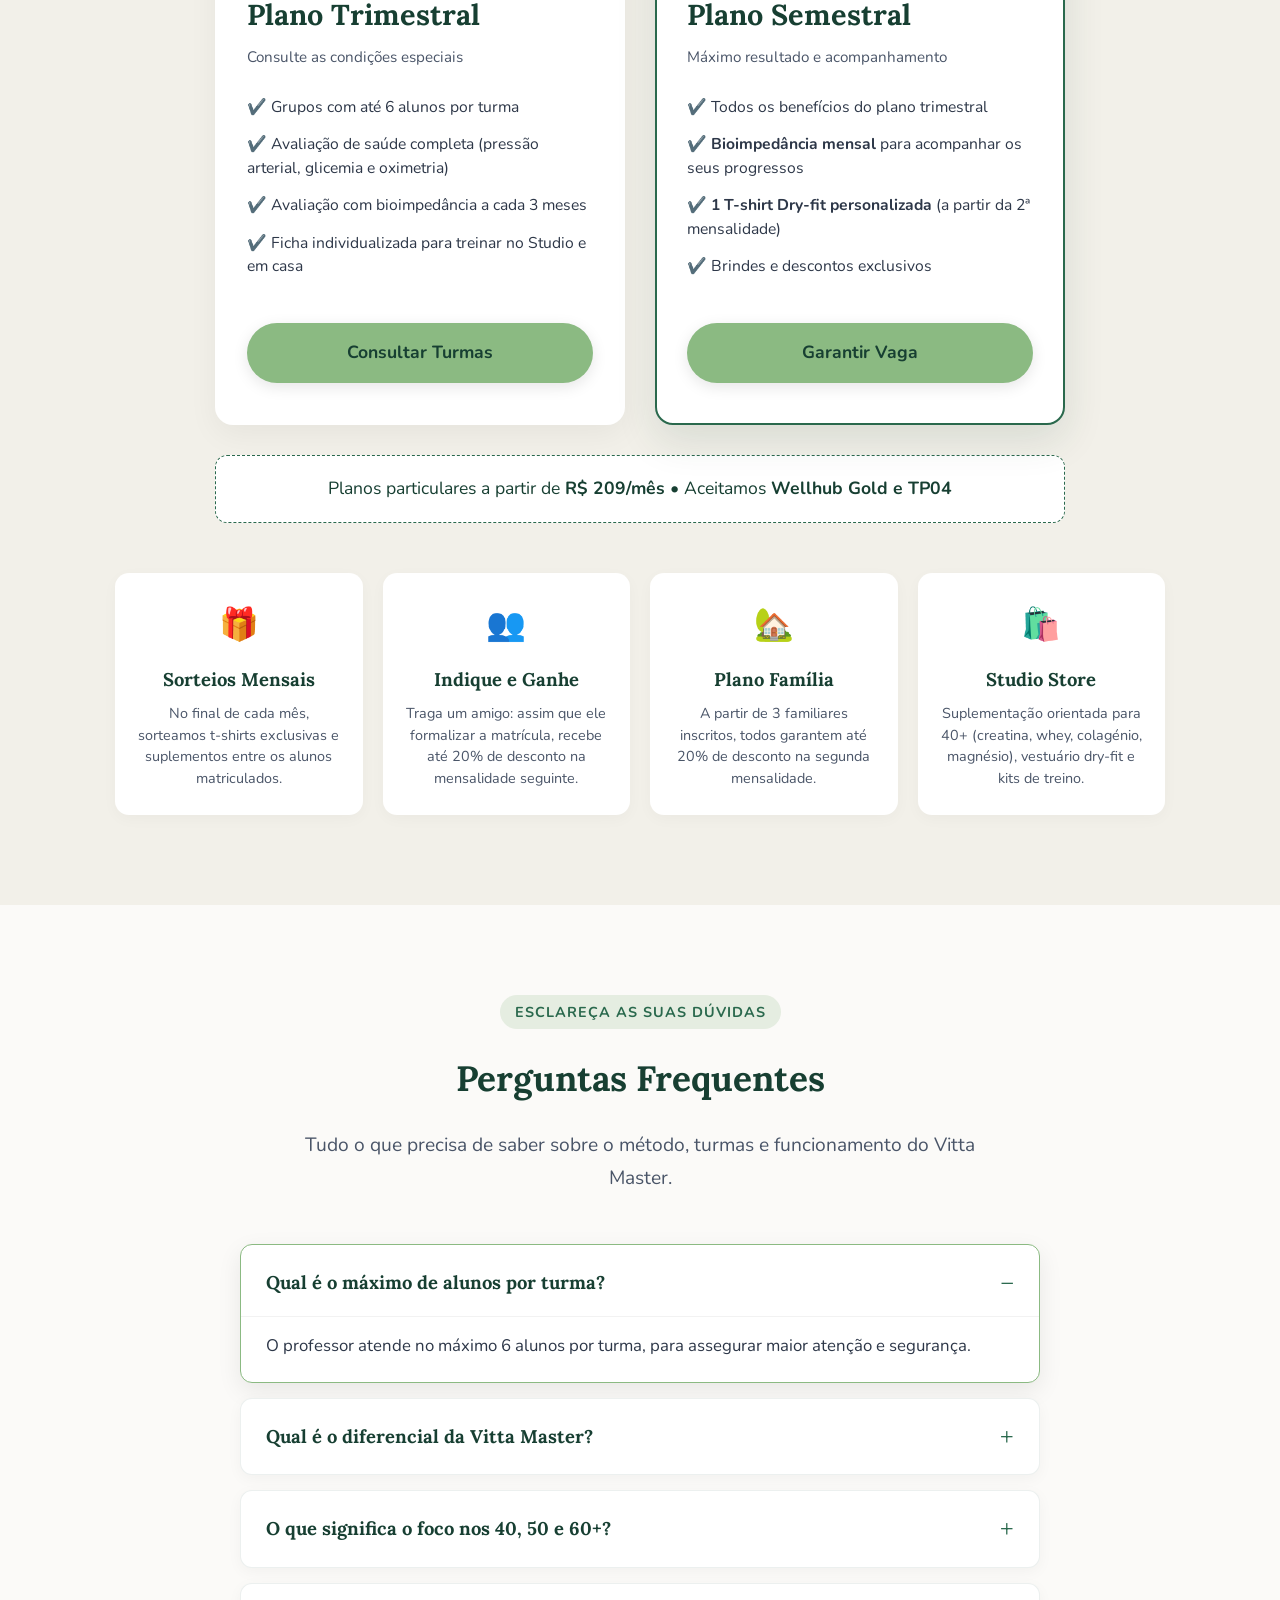
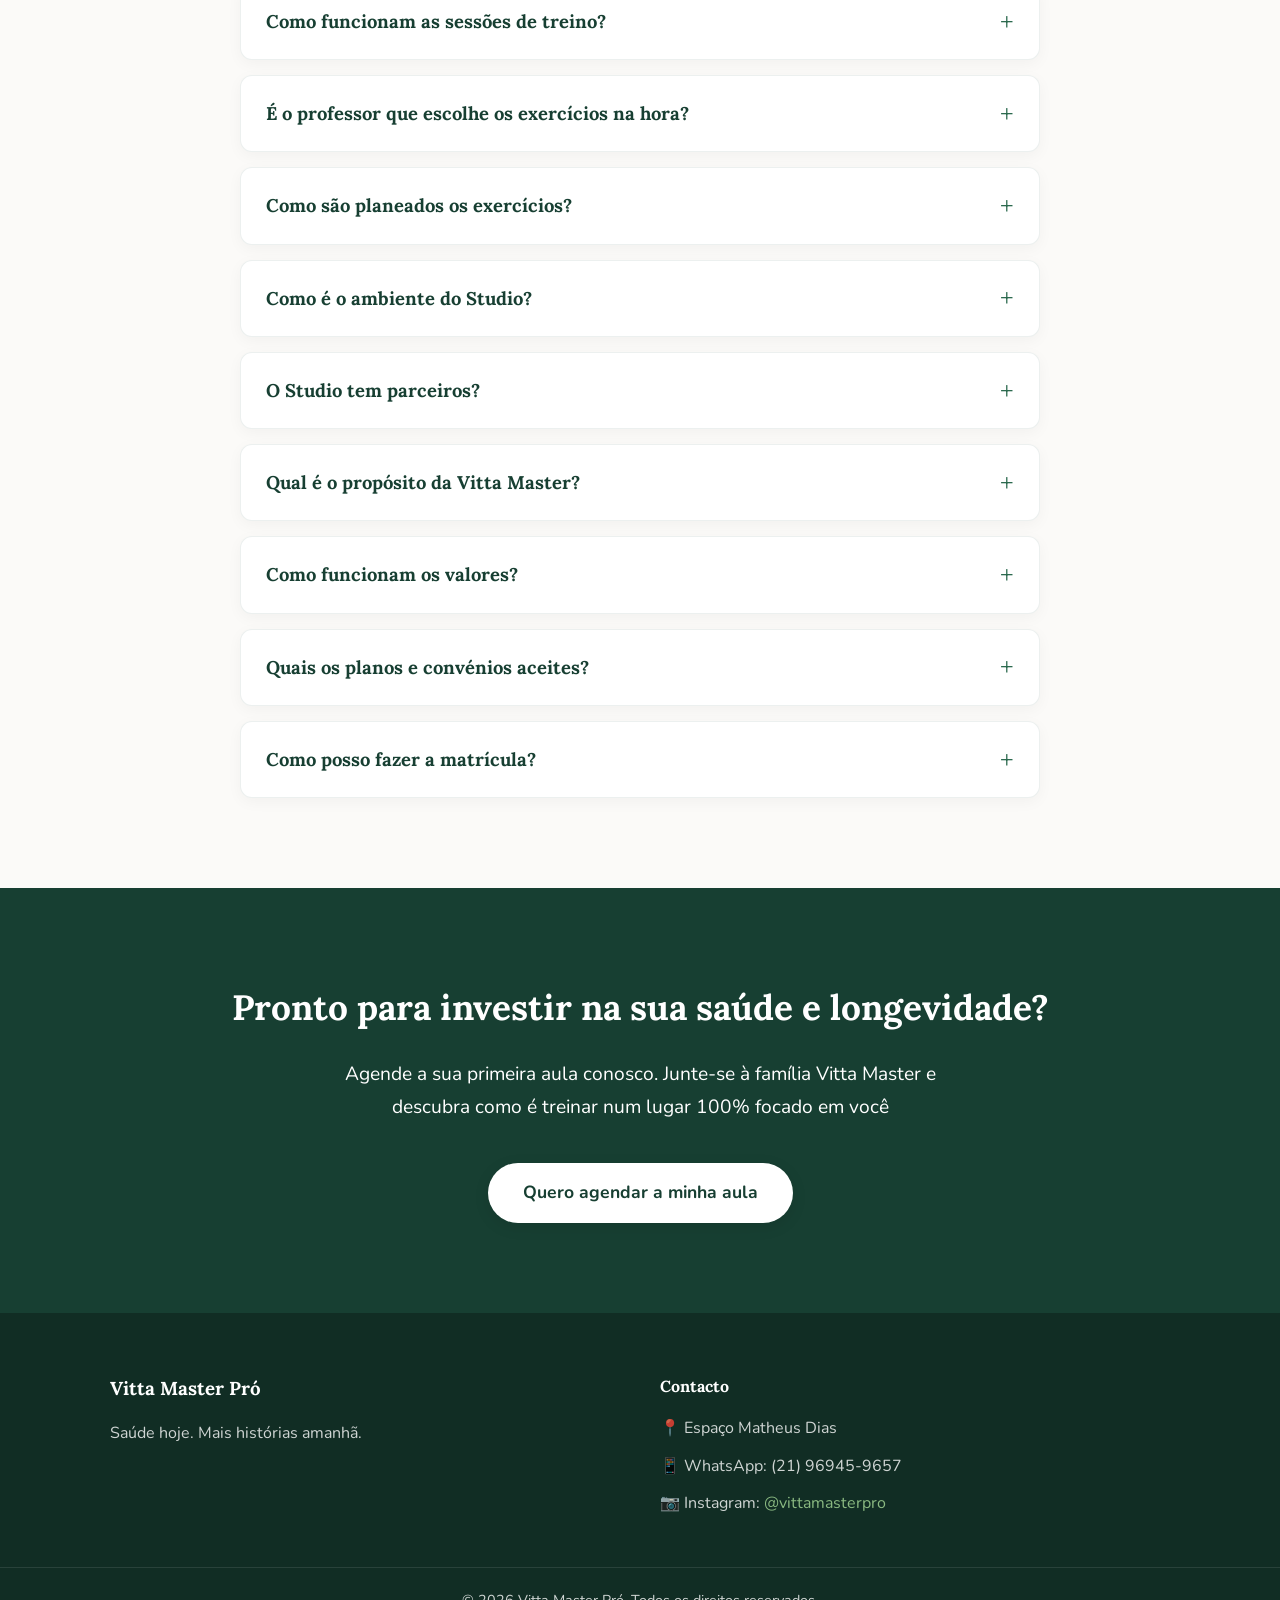
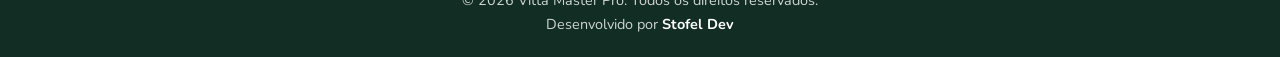
==== commit 2b8945a1: "ajusteimagem" ====
--- a/index.html
+++ b/index.html
@@ -1,8 +1,10 @@
 <!DOCTYPE html>
 <html lang="pt-BR">
 <head>
-
-    <!-- Google tag -->
+    <meta charset="UTF-8">
+    <meta name="viewport" content="width=device-width, initial-scale=1.0">
+    <title>Vitta Master Pró | Studio de Treino 40+</title>
+
     <script async src="https://www.googletagmanager.com/gtag/js?id=G-H56E2N3M8H"></script>
     <script>
       window.dataLayer = window.dataLayer || [];
@@ -10,19 +12,16 @@
       gtag('js', new Date());
       gtag('config', 'G-H56E2N3M8H');
     </script>
-    <!-- fim tag -->
-
-    <meta charset="UTF-8">
-    <meta name="viewport" content="width=device-width, initial-scale=1.0">
-    <title>Vitta Master Pró | Studio de Treino 40+</title>
-    <link rel="preload" as="image" href="logovitta.png" fetchpriority="high">S
+
+    <link rel="preload" as="image" href="https://images.unsplash.com/photo-1571019614242-c5c5dee9f50b?ixlib=rb-4.0.3&auto=format&fit=crop&w=1200&q=75" fetchpriority="high">
     <link rel="preconnect" href="https://fonts.googleapis.com">
     <link rel="preconnect" href="https://fonts.gstatic.com" crossorigin>
-    <link href="https://fonts.googleapis.com/css2?family=Caveat:wght@600;700&family=Lora:ital,wght@0,500;0,600;1,400&family=Nunito:wght@400;600;700;800&display=swap" rel="stylesheet">
-    
+    <link rel="stylesheet" href="https://fonts.googleapis.com/css2?family=Lora:ital,wght@0,500;0,600;1,400&family=Nunito:wght@400;600;700;800&display=swap" media="print" onload="this.media='all'">
+    <noscript>
+      <link rel="stylesheet" href="https://fonts.googleapis.com/css2?family=Lora:ital,wght@0,500;0,600;1,400&family=Nunito:wght@400;600;700;800&display=swap">
+    </noscript>
     <link rel="stylesheet" href="style.css">
     <link rel="icon" type="image/png" href="faviconvitta.webp">
-
     <meta property="og:title" content="Vitta Master Pró | Studio 40+">
     <meta property="og:description" content="Musculação, funcional e pilates integrados em um treinamento seguro para o público 40+.">
     <meta property="og:image" content="https://vittamaster.com/logovitta.png">
@@ -368,6 +367,5 @@
             <p>Desenvolvido por <a href="https://stofel.dev" target="_blank" rel="noopener noreferrer" style="color: #ffffff; font-weight: bold; text-decoration: none;">Stofel Dev</a></p>
         </div>
     </footer>
-
 </body>
 </html>
--- a/style.css
+++ b/style.css
@@ -127,7 +127,7 @@
 
 .hero {
     position: relative;
-    background: url('https://images.unsplash.com/photo-1571019614242-c5c5dee9f50b?ixlib=rb-4.0.3&auto=format&fit=crop&w=1920&q=80') center/cover no-repeat;
+    background: url('https://images.unsplash.com/photo-1571019614242-c5c5dee9f50b?ixlib=rb-4.0.3&auto=format&fit=crop&w=1200&q=75') center/cover no-repeat;
     padding: 120px 20px;
     text-align: center;
     color: var(--branco);
